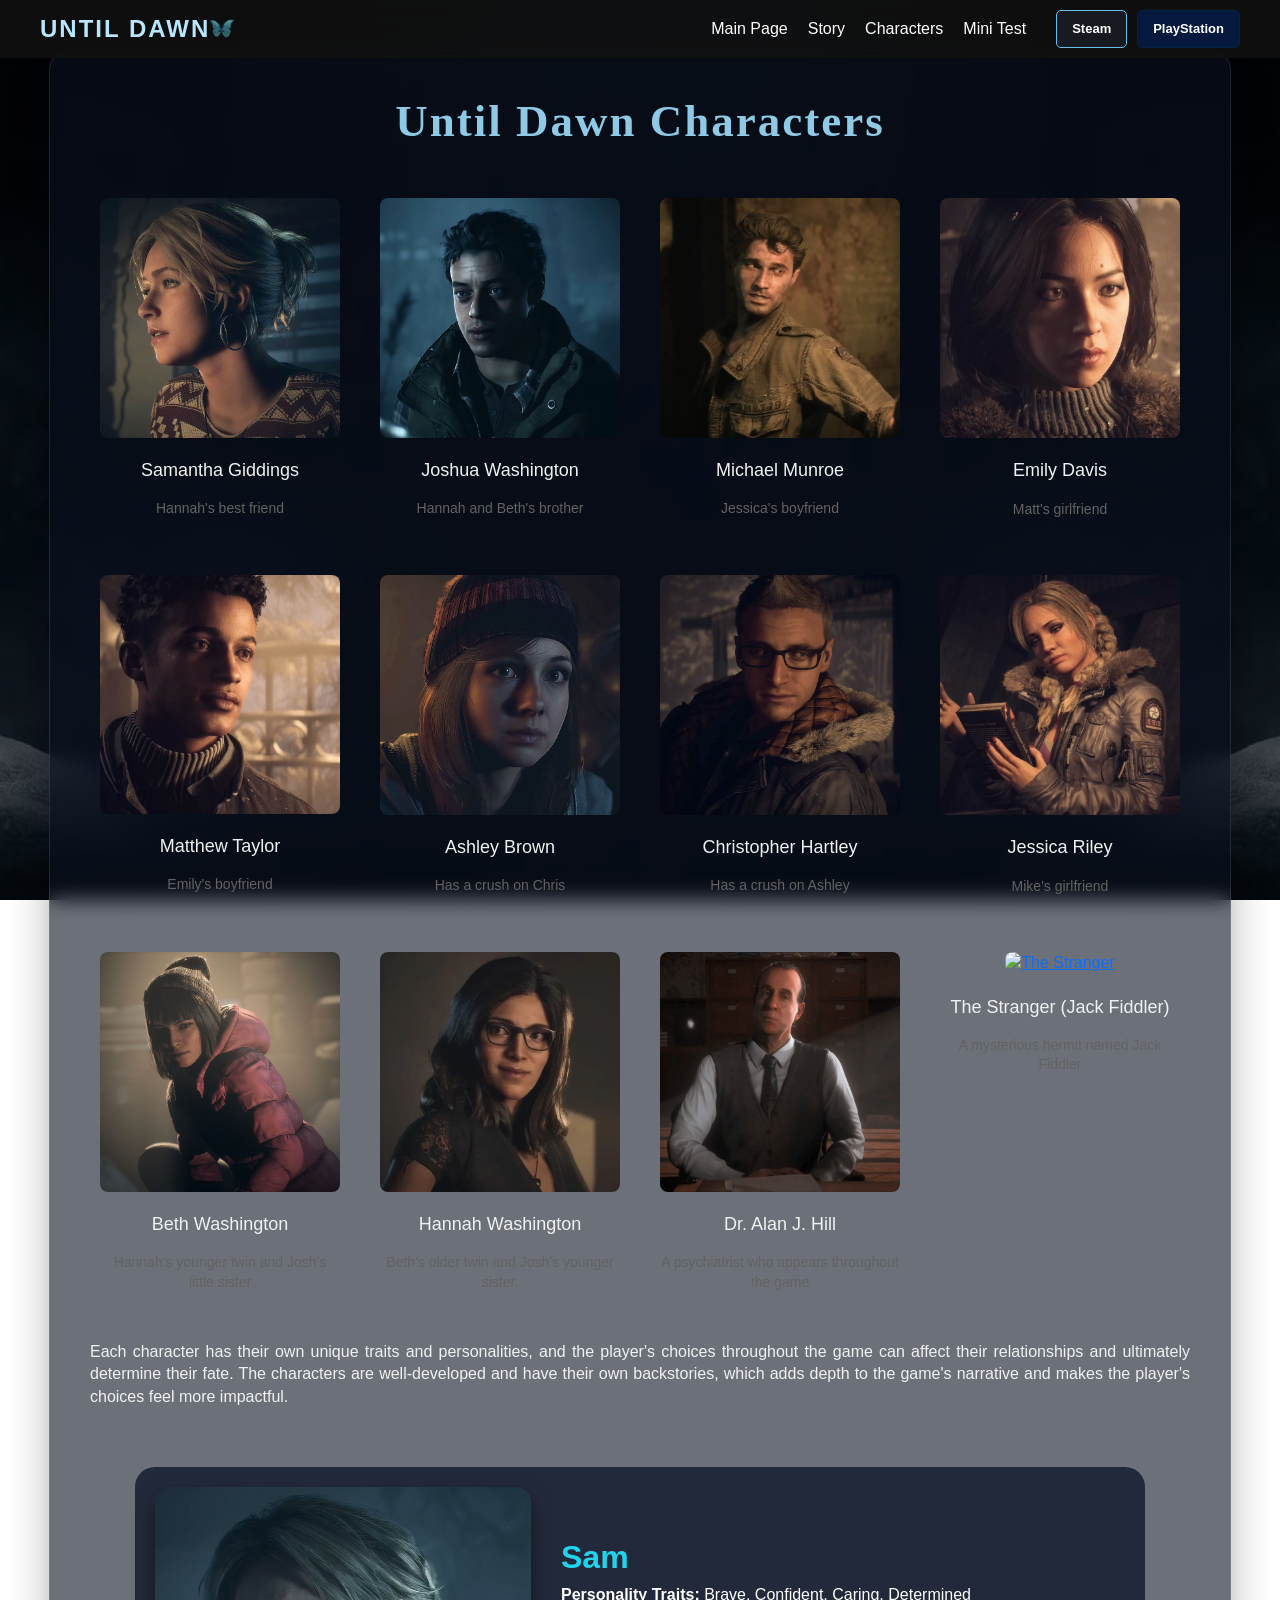
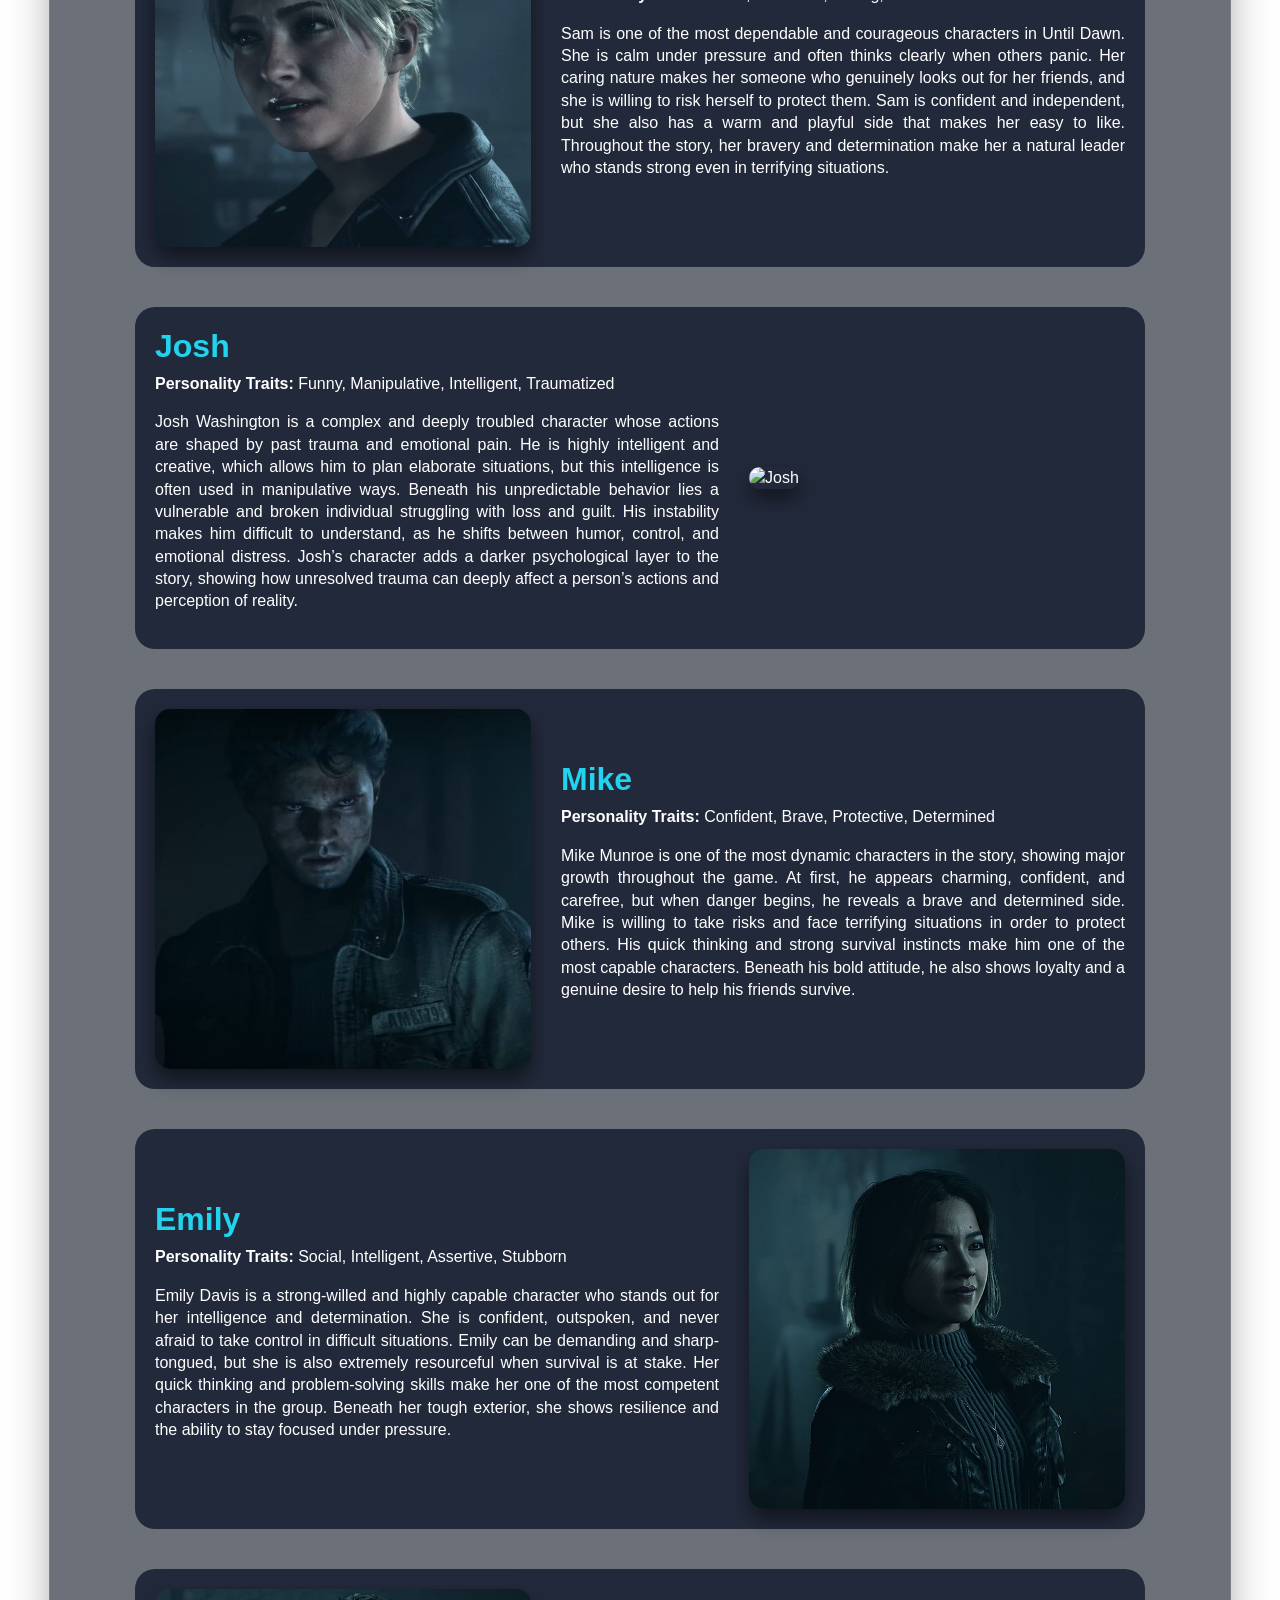
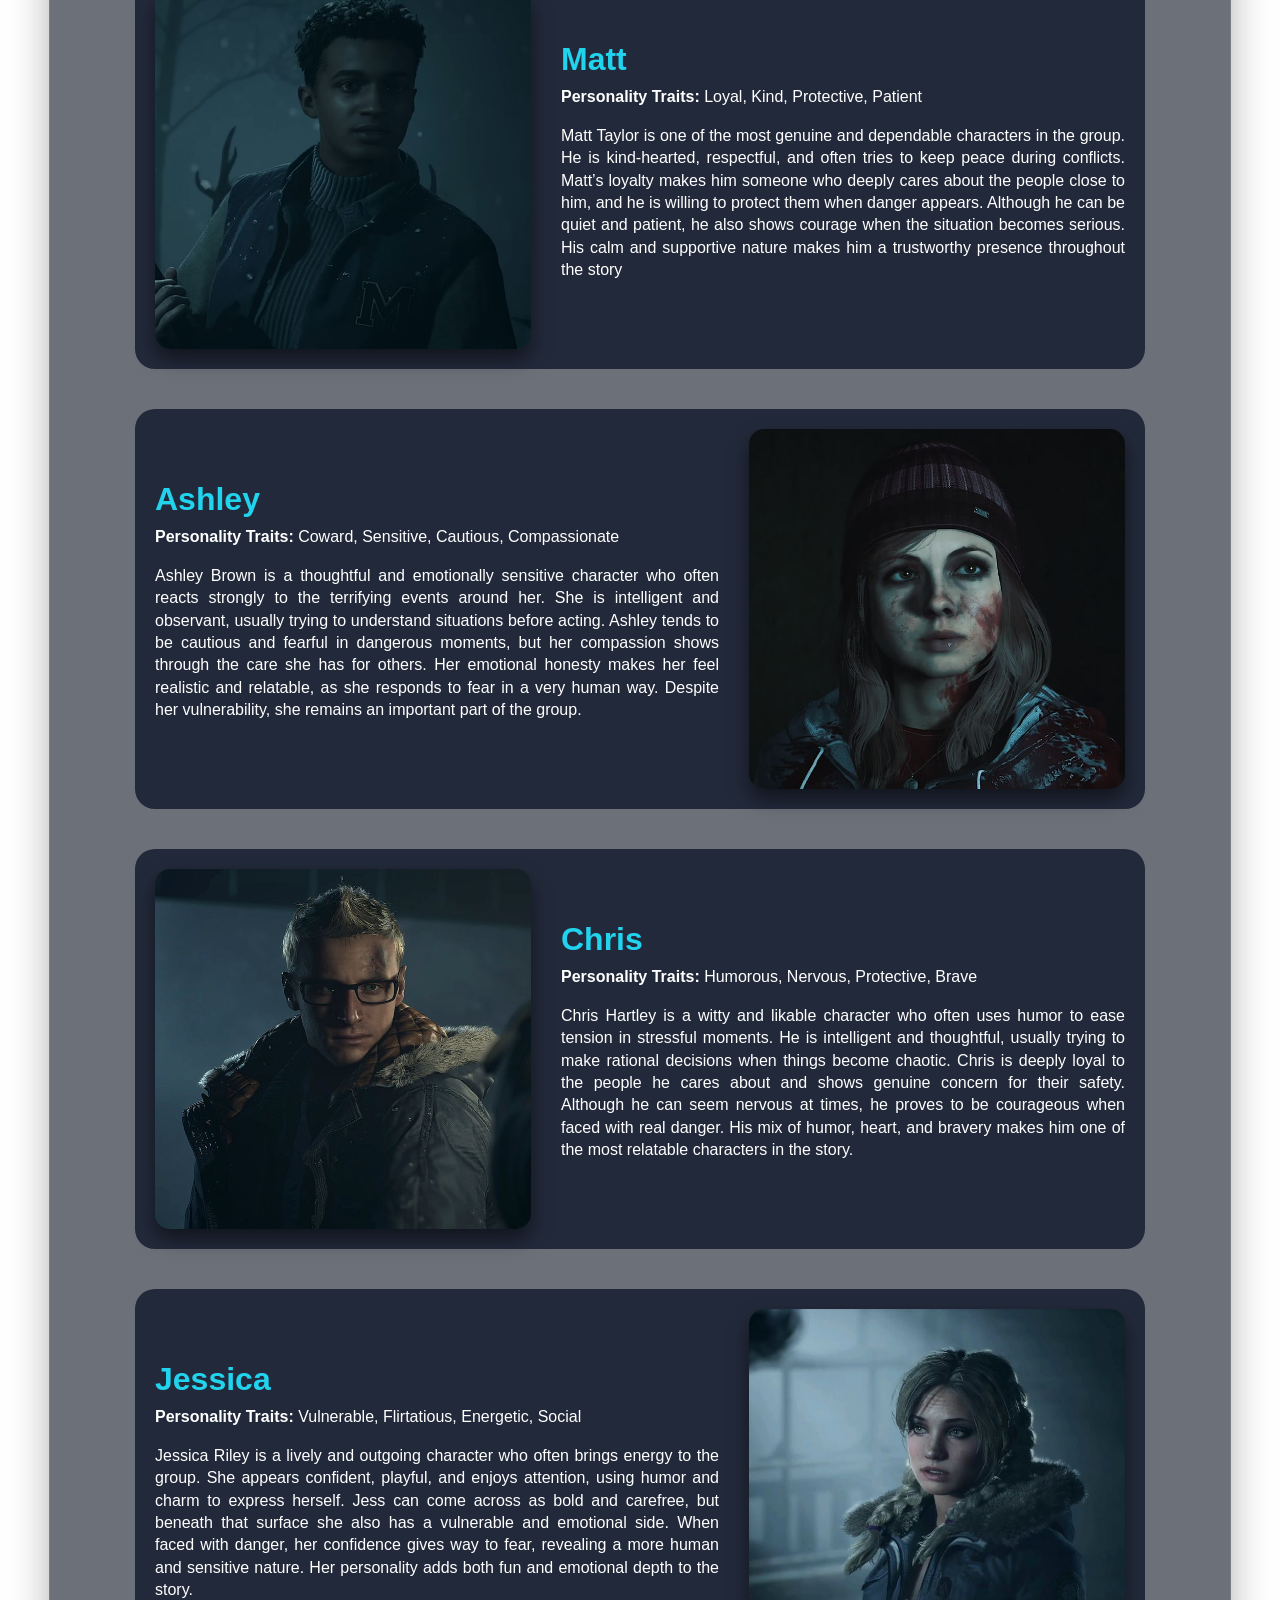
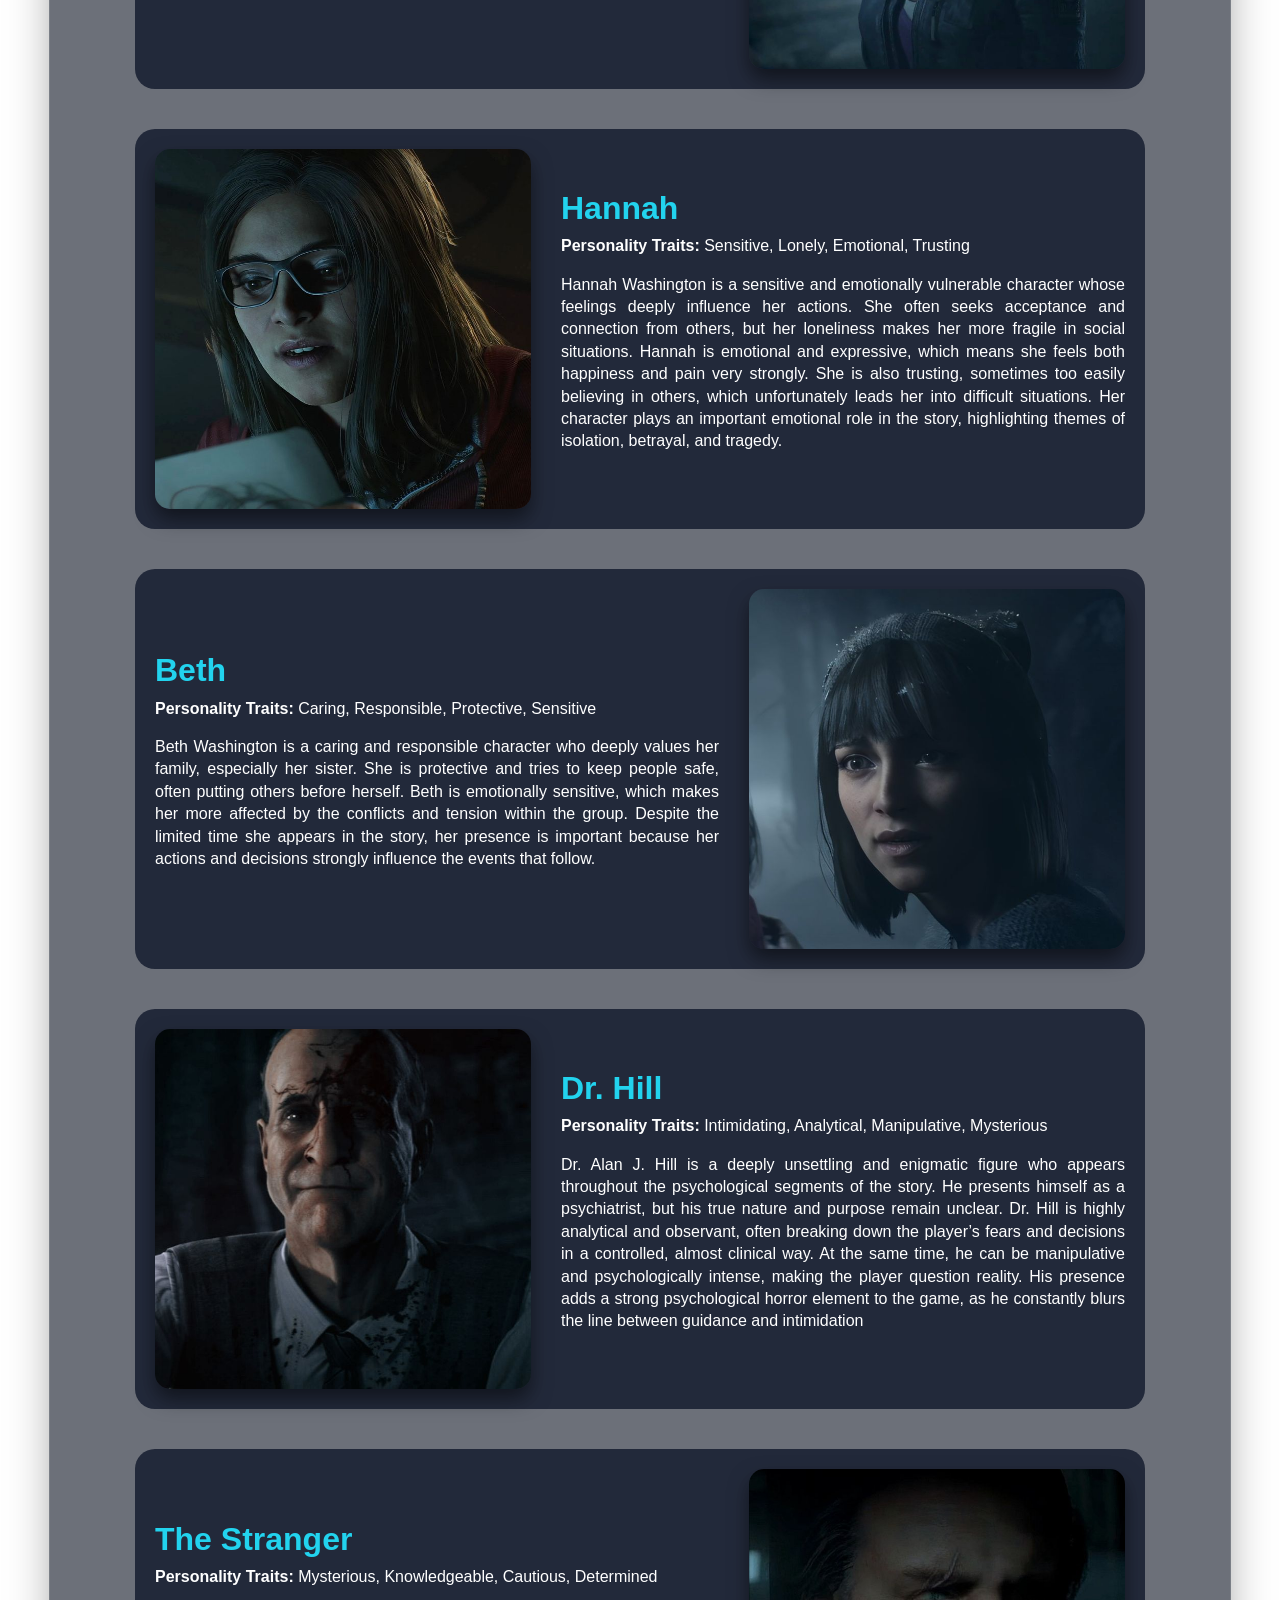
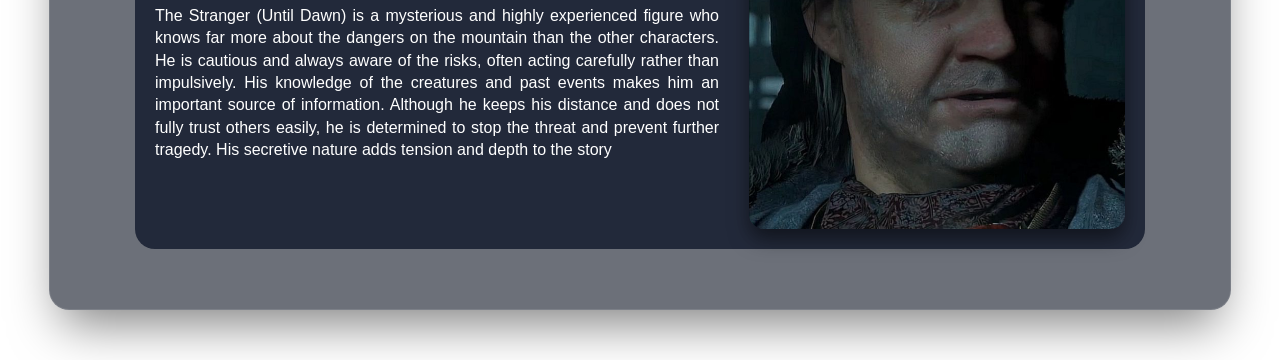
==== characters.html @ ed1f3e8b "update" ====
<!DOCTYPE html>
<html>
    <head>
        <meta charset="UTF-8">
        <meta name="viewport" content="width=device-width, initial-scale=1.0">
        <link href="https://cdn.jsdelivr.net/npm/bootstrap@5.3.3/dist/css/bootstrap.min.css" rel="stylesheet">
        <link rel="stylesheet" type="text/css" href="proje.css">
        <title>Until Dawn - Characters</title>
    </head>
    <body>
        <header class="navbar" id="main-nav">
        <div class="logo">UNTIL DAWN<img src="butterfly.png" alt="Butterfly" class="butterfly-icon"></div>
        <div class="nav-container">
            <nav>
                <ul>
                    <li><a href="index.html">Main Page</a></li>
                    <li><a href="story.html">Story</a></li>
                    <li><a href="characters.html">Characters</a></li>
                    <li><a href="minitest.html">Mini Test</a></li>
                </ul>
            </nav>
            
            <div class="store-buttons">
                <a href="https://store.steampowered.com/app/2172010/Until_Dawn/" target="_blank" class="btn steam">Steam</a>
                <a href="https://www.playstation.com/en-tr/games/until-dawn/" target="_blank" class="btn ps">PlayStation</a>
            </div>
        </div>
    </header>

        <div class="overlay"></div> 
        <div class="anabolum">
           <header>
                <h1 class="baslik">Until Dawn Characters</h1>
                <ul class="karakter-grid">
                    <li><a href="#sam">
                        <img src="sam.jpeg" alt="Sam" class="karakter-icon" width="150px">
                    </a><p style="font-size:18px; text-align: center;">Samantha Giddings</p><p style="font-size: 14px; color: #646262; text-align: center;">Hannah's best friend</p></li>
                    <li><a href="#josh">
                        <img src="josh.jpg" alt="Josh" class="karakter-icon" width="150px">
                    </a><p style="font-size:18px; text-align: center;">Joshua Washington</p><p style="font-size: 14px; color: #646262; text-align: center;">Hannah and Beth's brother</p></li>
                    <li><a href="#mike">
                        <img src="mike.jpeg" alt="Mike" class="karakter-icon" width="150px">
                    </a><p style="font-size:18px; text-align: center;">Michael Munroe</p><p style="font-size: 14px; color: #646262; text-align: center;">Jessica's boyfriend</p></li>
                    <li><a href="#emily">
                        <img src="emily.jpeg" alt="Emily" class="karakter-icon" width="150px">
                    </a><p style="font-size:18px; text-align: center;">Emily Davis</p><p style="font-size: 14px; color: #646262; text-align: center;">Matt's girlfriend</p></li>
                    <li><a href="#matt">
                        <img src="matt.jpeg" alt="Matt" class="karakter-icon" width="150px">
                    </a><p style="font-size:18px; text-align: center;">Matthew Taylor</p><p style="font-size: 14px; color: #646262; text-align: center;">Emily's boyfriend</p></li>
                    <li><a href="#ashley">
                        <img src="ashley.jpeg" alt="Ashley" class="karakter-icon" width="150px">
                    </a><p style="font-size:18px; text-align: center;">Ashley Brown</p><p style="font-size: 14px; color: #646262; text-align: center;">Has a crush on Chris</p></li>
                    <li><a href="#chris">
                        <img src="chris.jpeg" alt="Chris" class="karakter-icon" width="150px">
                    </a><p style="font-size:18px; text-align: center;">Christopher Hartley</p><p style="font-size: 14px; color: #646262; text-align: center;">Has a crush on Ashley</p></li>
                    <li><a href="#jessica">
                        <img src="jessica.jpeg" alt="Jessica" class="karakter-icon" width="150px">
                    </a><p style="font-size:18px; text-align: center;">Jessica Riley</p><p style="font-size: 14px; color: #646262; text-align: center;">Mike's girlfriend</p></li>
                    <li><a href="#betty">
                        <img src="betty.jpeg" alt="Betty" class="karakter-icon" width="150px">
                    </a><p style="font-size:18px; text-align: center;">Beth Washington</p><p style="font-size: 14px; color: #646262; text-align: center;">Hannah’s younger twin and Josh’s little sister</p></li>
                    <li><a href="#hannah">
                        <img src="hannah.jpeg" alt="Hannah" class="karakter-icon" width="150px">
                    </a><p style="font-size:18px; text-align: center;">Hannah Washington</p><p style="font-size: 14px; color: #646262; text-align: center;">Beth's older twin and Josh’s younger sister.</p></li>
                    <li><a href="#dr. hill">
                        <img src="Dr. Hill.jpeg" alt="Dr. Hill" class="karakter-icon" width="150px">
                    </a><p style="font-size:18px; text-align: center;">Dr. Alan J. Hill</p><p style="font-size: 14px; color: #646262; text-align: center;">A psychiatrist who appears throughout the game</p></li>
                    <li><a href="#stranger">
                        <img src="stranger.jpeg" alt="The Stranger" class="karakter-icon" width="150px">
                    </a><p style="font-size:18px; text-align: center;">The Stranger (Jack Fiddler)</p><p style="font-size: 14px; color: #646262; text-align: center;">A mysterious hermit named Jack Fiddler</p></li>
                </ul>

                <br>
                <p>Each character has their own unique traits and personalities, and the player's choices throughout the game can affect their relationships and ultimately determine their fate. The characters are well-developed and have their own backstories, which adds depth to the game's narrative and makes the player's choices feel more impactful.</p>
                <br>
            </header>

            <div class="karakter-listesi">
                <div class="karakter-karti" id="sam">
                    <div class="karakter-resim-alani">
                        <img src="samantha.jpg" alt="Sam">
                    </div>
                    <div class="karakter-bilgi-alani">
                        <h2>Sam</h2>
                        <p><strong>Personality Traits:</strong> Brave, Confident, Caring, Determined </p>
                        <p>Sam is one of the most dependable and courageous characters in Until Dawn. She is calm under pressure and often thinks clearly when others panic. Her caring nature makes her someone who genuinely looks out for her friends, and she is willing to risk herself to protect them. Sam is confident and independent, but she also has a warm and playful side that makes her easy to like. Throughout the story, her bravery and determination make her a natural leader who stands strong even in terrifying situations.</p>
                    </div>
                </div>

                <div class="karakter-karti" id="josh">
                    <div class="karakter-resim-alani">
                        <img src="josh washington.jpg" alt="Josh">
                    </div>
                    <div class="karakter-bilgi-alani">
                        <h2>Josh</h2>
                        <p><strong>Personality Traits:</strong> Funny, Manipulative, Intelligent, Traumatized</p>
                        <p>Josh Washington is a complex and deeply troubled character whose actions are shaped by past trauma and emotional pain. He is highly intelligent and creative, which allows him to plan elaborate situations, but this intelligence is often used in manipulative ways. Beneath his unpredictable behavior lies a vulnerable and broken individual struggling with loss and guilt. His instability makes him difficult to understand, as he shifts between humor, control, and emotional distress. Josh’s character adds a darker psychological layer to the story, showing how unresolved trauma can deeply affect a person’s actions and perception of reality.</p>
                    </div>
                </div>

                <div class="karakter-karti" id="mike">
                    <div class="karakter-resim-alani">
                        <img src="Mike Munroe.jpg" alt="Mike">
                    </div>
                    <div class="karakter-bilgi-alani">
                        <h2>Mike</h2>
                        <p><strong>Personality Traits:</strong> Confident, Brave, Protective, Determined</p>
                        <p>Mike Munroe is one of the most dynamic characters in the story, showing major growth throughout the game. At first, he appears charming, confident, and carefree, but when danger begins, he reveals a brave and determined side. Mike is willing to take risks and face terrifying situations in order to protect others. His quick thinking and strong survival instincts make him one of the most capable characters. Beneath his bold attitude, he also shows loyalty and a genuine desire to help his friends survive.</p>
                    </div>
                </div>

                <div class="karakter-karti" id="emily">
                    <div class="karakter-resim-alani">
                        <img src="emily davis.jpg" alt="Emily">
                    </div>
                    <div class="karakter-bilgi-alani">
                        <h2>Emily</h2>
                        <p><strong>Personality Traits:</strong> Social, Intelligent, Assertive, Stubborn</p>
                        <p> Emily Davis is a strong-willed and highly capable character who stands out for her intelligence and determination. She is confident, outspoken, and never afraid to take control in difficult situations. Emily can be demanding and sharp-tongued, but she is also extremely resourceful when survival is at stake. Her quick thinking and problem-solving skills make her one of the most competent characters in the group. Beneath her tough exterior, she shows resilience and the ability to stay focused under pressure.</p>
                    </div>
                </div>    

                <div class="karakter-karti" id="matt">
                    <div class="karakter-resim-alani">
                        <img src="matt taylor.jpg" alt="Matt">
                    </div>
                    <div class="karakter-bilgi-alani">
                        <h2>Matt</h2>
                        <p><strong>Personality Traits:</strong> Loyal, Kind, Protective, Patient</p>
                        <p>Matt Taylor is one of the most genuine and dependable characters in the group. He is kind-hearted, respectful, and often tries to keep peace during conflicts. Matt’s loyalty makes him someone who deeply cares about the people close to him, and he is willing to protect them when danger appears. Although he can be quiet and patient, he also shows courage when the situation becomes serious. His calm and supportive nature makes him a trustworthy presence throughout the story</p>
                    </div>
                </div>
                
                <div class="karakter-karti" id="ashley">
                    <div class="karakter-resim-alani">
                        <img src="Ashley brown.jpg" alt="Ashley">
                    </div>
                    <div class="karakter-bilgi-alani">
                        <h2>Ashley</h2>
                        <p><strong>Personality Traits:</strong> Coward, Sensitive, Cautious, Compassionate </p>
                        <p>Ashley Brown is a thoughtful and emotionally sensitive character who often reacts strongly to the terrifying events around her. She is intelligent and observant, usually trying to understand situations before acting. Ashley tends to be cautious and fearful in dangerous moments, but her compassion shows through the care she has for others. Her emotional honesty makes her feel realistic and relatable, as she responds to fear in a very human way. Despite her vulnerability, she remains an important part of the group.</p>
                    </div>
                </div>

                <div class="karakter-karti" id="chris">
                    <div class="karakter-resim-alani">
                        <img src="chris hartley.jpg" alt="Chris">
                    </div>
                    <div class="karakter-bilgi-alani">
                        <h2>Chris</h2>
                        <p><strong>Personality Traits:</strong> Humorous, Nervous, Protective, Brave </p>
                        <p> Chris Hartley is a witty and likable character who often uses humor to ease tension in stressful moments. He is intelligent and thoughtful, usually trying to make rational decisions when things become chaotic. Chris is deeply loyal to the people he cares about and shows genuine concern for their safety. Although he can seem nervous at times, he proves to be courageous when faced with real danger. His mix of humor, heart, and bravery makes him one of the most relatable characters in the story.</p>
                    </div>
                </div>
                
                <div class="karakter-karti" id="jessica">
                    <div class="karakter-resim-alani">
                        <img src="Jessica Riley.jpg" alt="Jessica">
                    </div>
                    <div class="karakter-bilgi-alani">
                        <h2>Jessica</h2>
                        <p><strong>Personality Traits:</strong> Vulnerable, Flirtatious, Energetic, Social</p>
                        <p>Jessica Riley is a lively and outgoing character who often brings energy to the group. She appears confident, playful, and enjoys attention, using humor and charm to express herself. Jess can come across as bold and carefree, but beneath that surface she also has a vulnerable and emotional side. When faced with danger, her confidence gives way to fear, revealing a more human and sensitive nature. Her personality adds both fun and emotional depth to the story.</p>
                    </div>
                </div>
                <div class="karakter-karti" id="hannah">
                    <div class="karakter-resim-alani">
                        <img src="hannah washington.jpg" alt="Hannah">
                    </div>
                    <div class="karakter-bilgi-alani">
                        <h2>Hannah</h2>
                        <p><strong>Personality Traits:</strong> Sensitive, Lonely, Emotional, Trusting</p>
                        <p>Hannah Washington is a sensitive and emotionally vulnerable character whose feelings deeply influence her actions. She often seeks acceptance and connection from others, but her loneliness makes her more fragile in social situations. Hannah is emotional and expressive, which means she feels both happiness and pain very strongly. She is also trusting, sometimes too easily believing in others, which unfortunately leads her into difficult situations. Her character plays an important emotional role in the story, highlighting themes of isolation, betrayal, and tragedy.</p>
                    </div>
                </div>
<div class="karakter-karti" id="betty">
                    <div class="karakter-resim-alani">
                        <img src="Beth Washington.jpg" alt="Beth">
                    </div>
                    <div class="karakter-bilgi-alani">
                        <h2>Beth</h2>
                        <p><strong>Personality Traits:</strong> Caring, Responsible, Protective, Sensitive</p>
                        <p>Beth Washington is a caring and responsible character who deeply values her family, especially her sister. She is protective and tries to keep people safe, often putting others before herself. Beth is emotionally sensitive, which makes her more affected by the conflicts and tension within the group. Despite the limited time she appears in the story, her presence is important because her actions and decisions strongly influence the events that follow.</p>
                    </div>
                </div>
<div class="karakter-karti" id="dr. hill">
                    <div class="karakter-resim-alani">
                        <img src="dr hill.jpg" alt="Dr. Hill">
                    </div>
                    <div class="karakter-bilgi-alani">
                        <h2>Dr. Hill</h2>
                        <p><strong>Personality Traits:</strong> Intimidating, Analytical, Manipulative, Mysterious</p>
                        <p>Dr. Alan J. Hill is a deeply unsettling and enigmatic figure who appears throughout the psychological segments of the story. He presents himself as a psychiatrist, but his true nature and purpose remain unclear. Dr. Hill is highly analytical and observant, often breaking down the player’s fears and decisions in a controlled, almost clinical way. At the same time, he can be manipulative and psychologically intense, making the player question reality. His presence adds a strong psychological horror element to the game, as he constantly blurs the line between guidance and intimidation</p>
                    </div>
                </div>
<div class="karakter-karti" id="stranger">
                    <div class="karakter-resim-alani">
                        <img src="stranger.jpg" alt="The Stranger">
                    </div>
                    <div class="karakter-bilgi-alani">
                        <h2>The Stranger</h2>
                        <p><strong>Personality Traits:</strong> Mysterious, Knowledgeable, Cautious, Determined</p>
                        <p> The Stranger (Until Dawn) is a mysterious and highly experienced figure who knows far more about the dangers on the mountain than the other characters. He is cautious and always aware of the risks, often acting carefully rather than impulsively. His knowledge of the creatures and past events makes him an important source of information. Although he keeps his distance and does not fully trust others easily, he is determined to stop the threat and prevent further tragedy. His secretive nature adds tension and depth to the story</p>
                    </div>
                </div>

            </div>
        </div>
    </body>
</html>
---- proje.css ----
body {
    background-image: url("until dawn arka plan.jpeg");
    background-attachment: fixed;
    background-size: cover;
    background-position: center;
    background-repeat: no-repeat;
    margin: 0;
    min-height: 100vh;
    display: flex;
    justify-content: center;
    align-items: center;
    font-family: 'Segoe UI', Tahoma, Geneva, Verdana, sans-serif;
    line-height: 1.4;
    overflow-x: hidden;
}

p{
    text-align: justify;
}

h2{
    font-weight: 700;
}

.navbar {
    position: fixed;
    top: 0;
    width: 100%;
    display: flex;
    justify-content: space-between;
    align-items: center;
    flex-wrap: wrap;
    padding: 10px 40px;
    background-color: rgba(18, 18, 18, 0.8); 
    backdrop-filter: blur(10px); 
    color: white;
    z-index: 1000;
    transition: all 0.4s ease;
    box-sizing: border-box;
}

.logo {
    font-size: 24px;
    font-weight: bold;
    letter-spacing: 2px;
    color: #BAE6FD; 
}

.butterfly-icon {
    width: 24px;
    height: auto;
    vertical-align: middle;
    margin-bottom: 4px; 
    transition: transform 0.3s ease;
}

.nav-container {
    display: flex;
    align-items: center;
    gap: 30px;
}

nav ul {
    list-style: none;
    display: flex;
    gap: 20px;
    padding: 0;
    margin: 0;
}

nav ul li a {
    color: white;
    text-decoration: none;
    font-weight: 500;
    transition: 0.3s;
}

nav ul li a:hover {
    color: #588aa4;
}

.store-buttons {
    display: flex;
    gap: 10px;
}

.btn {
    padding: 8px 15px;
    border-radius: 5px;
    text-decoration: none;
    color: white;
    font-size: 13px;
    font-weight: bold;
    transition: transform 0.3s ease;
}

.btn:hover {
    transform: scale(1.1); 
}

.steam { background-color: #171a21; border: 1px solid #66c0f4; }
.ps { background-color: #031b46da; border: 1px solid #02233f; }

.overlay {
    position: fixed;
    top: 0;
    left: 0;
    width: 100%;
    height: 100%;
    background: rgba(0, 0, 0, 0.6);
    z-index: -1;
}

.anabolum {
    width: 90%;
    max-width: 1100px;
    padding: 40px;
    box-sizing: content-box; /**/
    background: rgba(10, 18, 32, 0.6); 
    backdrop-filter: blur(10px);
    border: 1px solid rgba(255, 255, 255, 0.1);
    border-radius: 20px;
    box-shadow: 0 25px 50px -12px rgba(0, 0, 0, 0.5);
    color: #f1f1f1;
    align-self: flex-start;
    margin-top: 50px; 
    margin-bottom: 50px;
}

.altanabolum {
    width: 100%;
    max-width: 1100px;
    padding: 40px;
    background: rgba(14, 24, 40, 0.5);
    backdrop-filter: blur(10px); 
    border: 1px solid rgba(255, 255, 255, 0.1);
    border-radius: 20px;
    box-shadow: 0 25px 50px -12px rgba(0, 0, 0, 0.5);
    color: #f1f1f1;
    margin-top: 30px;
    display: grid;
    grid-template-columns: 1fr 1fr; 
    gap: 0;
}

.altanabolum ul {
    padding-left: 18px;   
    margin-top: 10;
    text-align: left;
    margin-bottom: 6px;
}

.altanasagbolum{
    padding-left: 20px;
}

.ust-kisim {
    text-align: center;
    margin-bottom: 50px;
}

.icerik {
    display: flex;
    flex-direction: row;
    gap: 40px;
    align-items: center;
    justify-content: space-between;
}

.baslik {
    text-align: center;
    font-size: 45px;
    font-weight: 700;
    color: #8ecae6;
    font-family: 'Georgia', serif;
    letter-spacing: 2px;
    margin-top: 3px;
    margin-bottom: 40px;

}

.yazi {
    width: 50%;
}

.yazi p {
    font-size: 18px;
    color: #cbd5e1;
    line-height: 1.6;
}

.video {
    width: 50%;
    border-radius: 15px;
    overflow: hidden; 
    box-shadow: 0 10px 30px rgba(0, 0, 0, 0.5);
}

.video iframe {
    width: 100%;
    height: 315px;
    pointer-events: none; 
    transform: scale(1.2);
}

.hikaye p {
    font-size: 18px;
    color: #cbd5e1;
    line-height: 1.6;
    max-width: 900px;
    margin: 0 auto;
}

.kart-konteynir {
    display: grid;
    grid-template-columns: repeat(auto-fit, minmax(250px, 1fr));
    gap: 20px;
    margin-top: 30px;
}

.kart {
    text-decoration: none;
    color: inherit;
    background: rgba(255, 255, 255, 0.05);
    border: none;
    border-radius: 15px;
    transition: all 0.3s ease;
    overflow: hidden;
    display: flex;
    align-items: flex-end;
    height: 200px;
    padding: 20px;
}

.kart-hikaye {
    background-image: linear-gradient(rgba(15, 23, 42, 0.65), rgba(15, 23, 42, 0.65)), url('story image.jpeg');
    background-size: cover;
    background-position: center; 
    background-repeat: no-repeat; 
}

.kart-karakterler {
    background-image: linear-gradient(rgba(15, 23, 42, 0.7),rgba(15, 23, 42, 0.7)), url('characters.jpeg');
    background-size: cover; 
    background-position: center; 
    background-repeat: no-repeat;
}

.kart-mini-test {
    background-image: linear-gradient(rgba(15, 23, 42, 0.6), rgba(15, 23, 42, 0.6)), url('untildawnbutterfly.jpg');
    background-size: cover; 
    background-position: center; 
    background-repeat: no-repeat; 
}

.kart:hover {
    background: rgba(255, 255, 255, 0.15);
    transform: translateY(-10px);
    border-color: #3b82f6;
    box-shadow: 0 10px 20px rgba(0, 0, 0, 0.4);
}

.kart h3 {
    font-weight: 700;
    margin: 0 0 5px 0;
    font-size: 22px;
    color: #60a5fa;
}

.kart p {
    margin: 0;
    font-size: 14px;
    color: #94a3b8;
}

.karakter-listesi {
    max-width: 1050px;
    margin: 0 auto;
    display: flex;
    flex-direction: column;
    gap: 40px;
    padding: 20px;
}

.karakter-karti {
    max-width: 1050px;
    display: flex; 
    align-items: center;
    gap: 30px;
    background: rgba(15, 23, 42, 0.8);
    padding: 20px;
    border-radius: 20px;
    color: white;
    scroll-margin-top: 150px;
    scroll-behavior: smooth;
}

.karakter-karti:nth-child(even) {
    flex-direction: row-reverse; 
}

.karakter-resim-alani {
    width: 40%; 
}

.karakter-resim-alani img {
    flex-shrink: 0;
    width: 100%; 
    height:360px;
    border-radius: 15px; 
    box-shadow: 0 10px 20px rgba(0, 0, 0, 0.5); 
}

.karakter-bilgi-alani {
    width: 60%;
}

.karakter-bilgi-alani h2 {
    color: #22D3EE;
    font-size: 32px;
    margin-top: 0;
}

.karakter-grid {
    display: grid;
    grid-template-columns: repeat(4, 1fr);
    gap: 20px;
    list-style: none;
    padding: 0;
    margin: 0;
}

.karakter-grid li {
    padding: 10px;
    text-align: center;
    border-radius: 8px;
}

.karakter-grid img {
    margin-bottom: 20px;
    width: 100%;
    height: auto;
    border-radius: 8px;
}

.story{
  width:100%;
  display:flex;
  align-items:flex-start;
  gap:50px;
  margin-bottom:40px;
}

.story p{
    text-align: justify;
    width:70%;
    margin:0;
    line-height:1.6;
}

.story img{
    width:25%;
    height:auto;
    display:block;
}

.question-block {
    margin-bottom: 30px;
    padding-bottom: 20px;
    border-bottom: 1px solid #444;
}

.question-text {
    font-size: 20px;
    font-weight: 700;
    color: #cbd5e1;
    margin-bottom: 15px;
}

.answer-label {
    display: block;
    background-color: #222;
    color: white;
    padding: 12px;
    margin: 8px 0;
    border-radius: 5px;
    cursor: pointer;
    border: 1px solid transparent;
    transition: 0.2s;
}

.answer-label input[type="radio"] {
    display: none; 
}

.answer-label:has(input[type="radio"]:checked) {
    background-color: #005f5f;
    border: 1px solid rgb(150, 200, 220);
}

#character-description {
    display: flex;
    gap: 25px;
    align-items: center;
    margin-top: 15px;
}

#character-image {
    width: 250px;
    border-radius: 15px;
}

#character-info {
    flex: 1;
    text-align: left;
}

.test-icerik {
    display: flex;
    flex-direction: column;
    align-items: center;
    gap: 20px;
    text-align: center;
}
.test-icerik img {
    width: 100%;
    max-width: 600px;   
    border-radius: 10px;
}
.quiz-text{
    width: 60%;
    text-align: center;
    font-family: Arial, sans-serif;
    font-size: large;

}

@media (max-width: 992px) {

    .baslik {
        font-size: 34px;
    }

    .icerik {
        flex-direction: column;
        gap: 20px;
    }

    .yazi, .video {
        width: 100%;
    }

    .yazi p {
        font-size: 16px;
    }


    .video iframe {
        height: 200px;
    }

    .altanabolum {
        grid-template-columns: 1fr !important;
        padding: 20px;
        gap: 15px;
    }

    .altanasolbolum,
    .altanasagbolum {
        padding: 0;
    }

    .altanabolum ul {
        font-size: 14px;
        line-height: 1.6;
    }

    .altanabolum p {
        font-size: 16px;
        text-align: center;
    }

     .kart-konteynir {
        grid-template-columns: 1fr;
    }

    .karakter-grid {
        grid-template-columns: repeat(2, 1fr);
    }

    .test-icerik {
        gap: 15px;
    }

    .quiz-text {
        width: 80%;
    }

    #character-image {
        width: 250px;
    }

     #character-description {
        display: flex;
        flex-direction: row;
        gap: 20px;
        align-items: center;
    }

    #character-info {
        text-align: left;
    }
}
    
@media (max-width: 768px) {

    body {
        background-image: none !important;
        background-color: #0a1220;
        align-items: flex-start;
    }

    .navbar {
        flex-direction: column;
        align-items: center;
        padding: 10px 15px;
        gap: 10px;
    }

    .nav-container {
        flex-direction: column;
        align-items: center;
        gap: 10px;
        width: 100%;
    }

    nav ul {
        flex-direction: row;
        flex-wrap: wrap;
        justify-content: center;
        gap: 10px;
    }

    .store-buttons {
        justify-content: center;
    }

    .anabolum {
        margin-top: 120px;
        padding: 20px;
    }

    .baslik {
        font-size: 24px;
        line-height: 1.3;
        text-align: center;
        letter-spacing: 1px;
    }

    .icerik {
        flex-direction: column;
        gap: 20px;
    }

    .yazi, .video {
        width: 100%;
    }

    .yazi p {
        font-size: 16px;
    }

    .video iframe {
        height: 200px;
    }

    .kart-konteynir {
        grid-template-columns: 1fr;
    }

    .altanabolum {
        grid-template-columns: 1fr !important;
        padding: 20px;
        gap: 15px;
    }

    .altanasolbolum,
    .altanasagbolum {
        padding: 0;
    }

    .altanabolum ul {
        font-size: 14px;
        line-height: 1.6;
    }

    .altanabolum p {
        font-size: 16px;
        text-align: center;
    }

    .story {
        flex-direction: column;
        align-items: center;
        gap: 15px;
    }

    .story img {
        width: 100%;
        height: auto;
        border-radius: 10px;
    }

    .story p {
        width: 100%;
        text-align: justify;
        font-size: 15px;
    }

    .karakter-grid {
        grid-template-columns: repeat(3, 1fr) !important;
        gap: 10px;
    }

    .karakter-grid img {
        width: 100%;
    }

    .karakter-karti {
        flex-direction: column !important;
        align-items: center;
        text-align: center;
        gap: 15px;
    }

    .karakter-resim-alani {
        width: 100% !important;
    }

    .karakter-resim-alani img {
        width: 100%;
        height: auto !important;
        max-height: 300px;
    }

    .karakter-bilgi-alani {
        width: 100% !important;
    }

    .karakter-bilgi-alani h2 {
        font-size: 24px;
    }

    .quiz-text {
        width: 100%;
        font-size: 15px;
    }

    .test-icerik {
        flex-direction: column;
        align-items: center;
    }

    .orta-resim img {
        width: 100%;
        max-width: 350px;
        height: auto;
        border-radius: 10px;
    }

    .question-text {
        font-size: 18px;
    }

    .answer-label {
        font-size: 14px;
        padding: 10px;
    }

    #character-description {
        display: flex;
        flex-direction: column;
        align-items: center;
        gap: 15px;
    }

    #character-image {
        width: 180px !important;
        height: auto;
    }

    #character-info {
        font-size: 15px;
        text-align: justify;
    }

    #result-container {
        padding: 15px;
        text-align: center;
    }

    #result-container h2,
    #result-container h3 {
        font-size: 20px;
        text-align: center;
    }

}
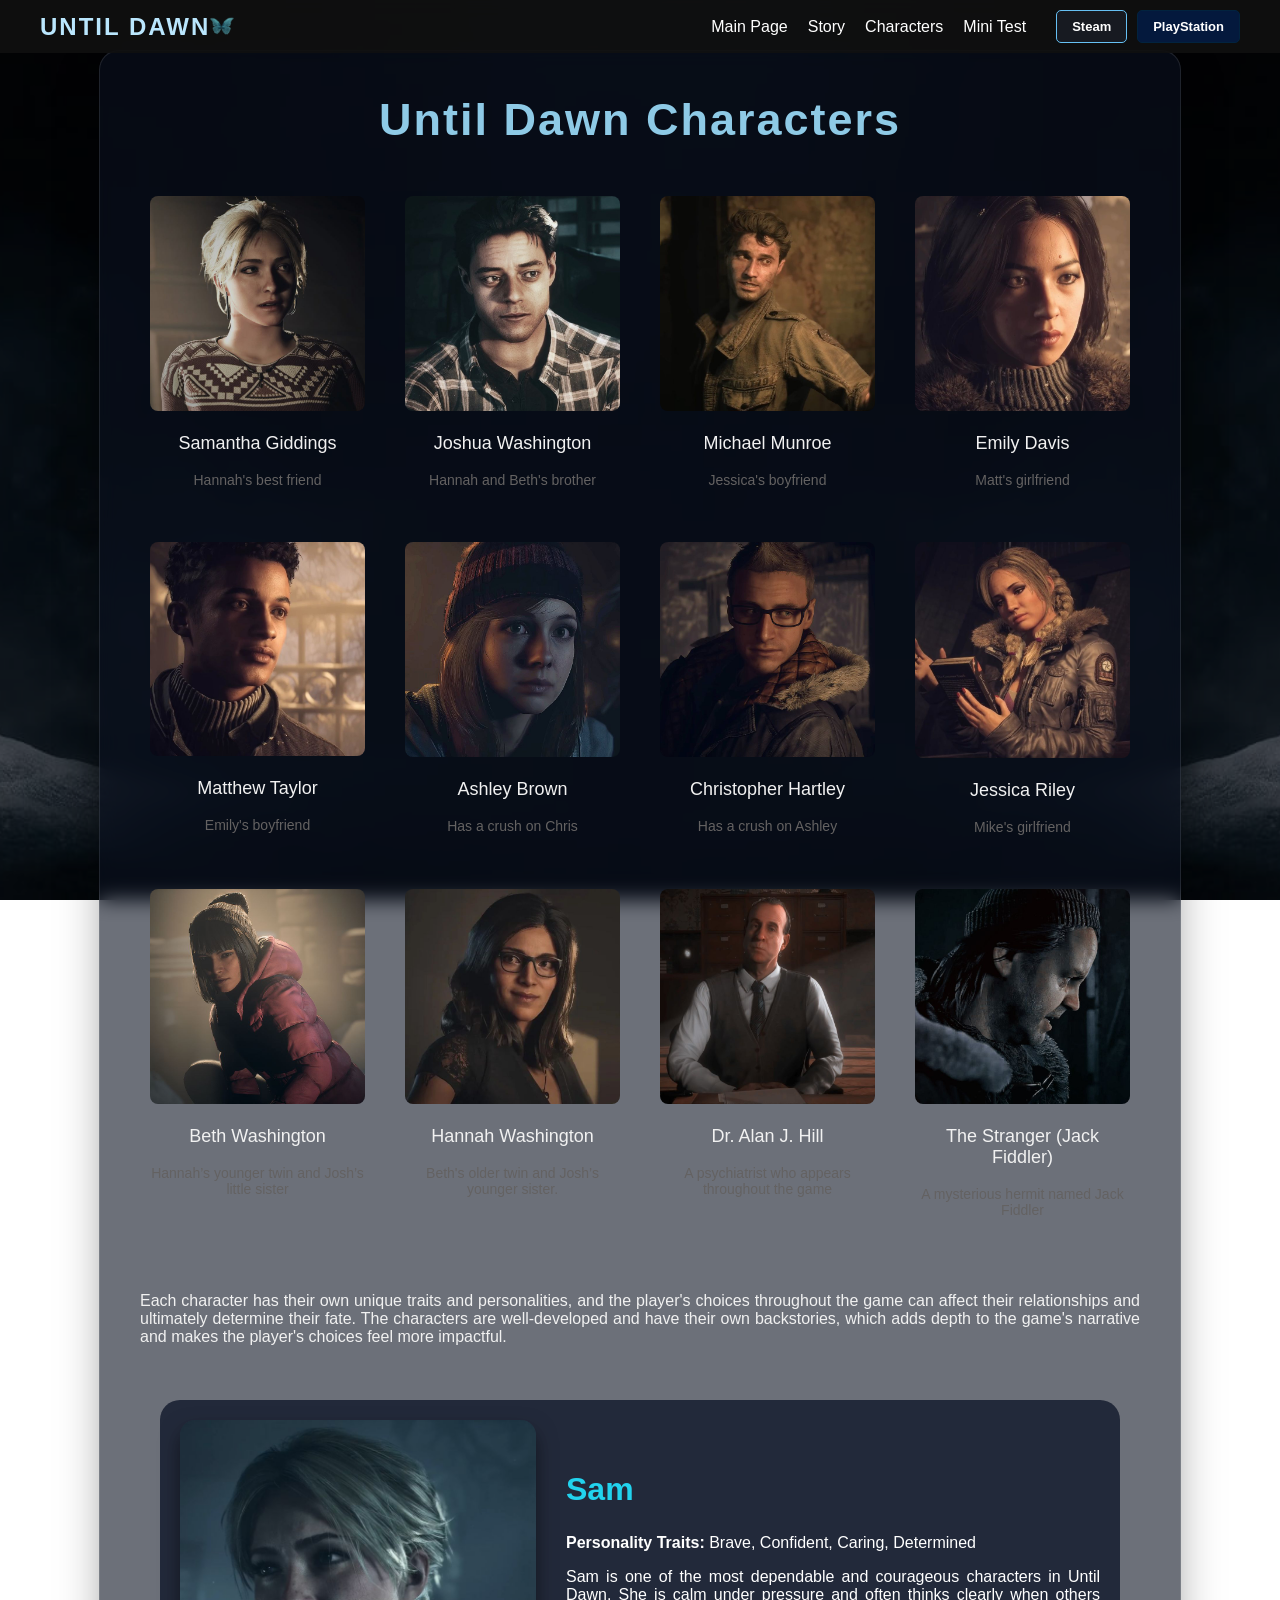
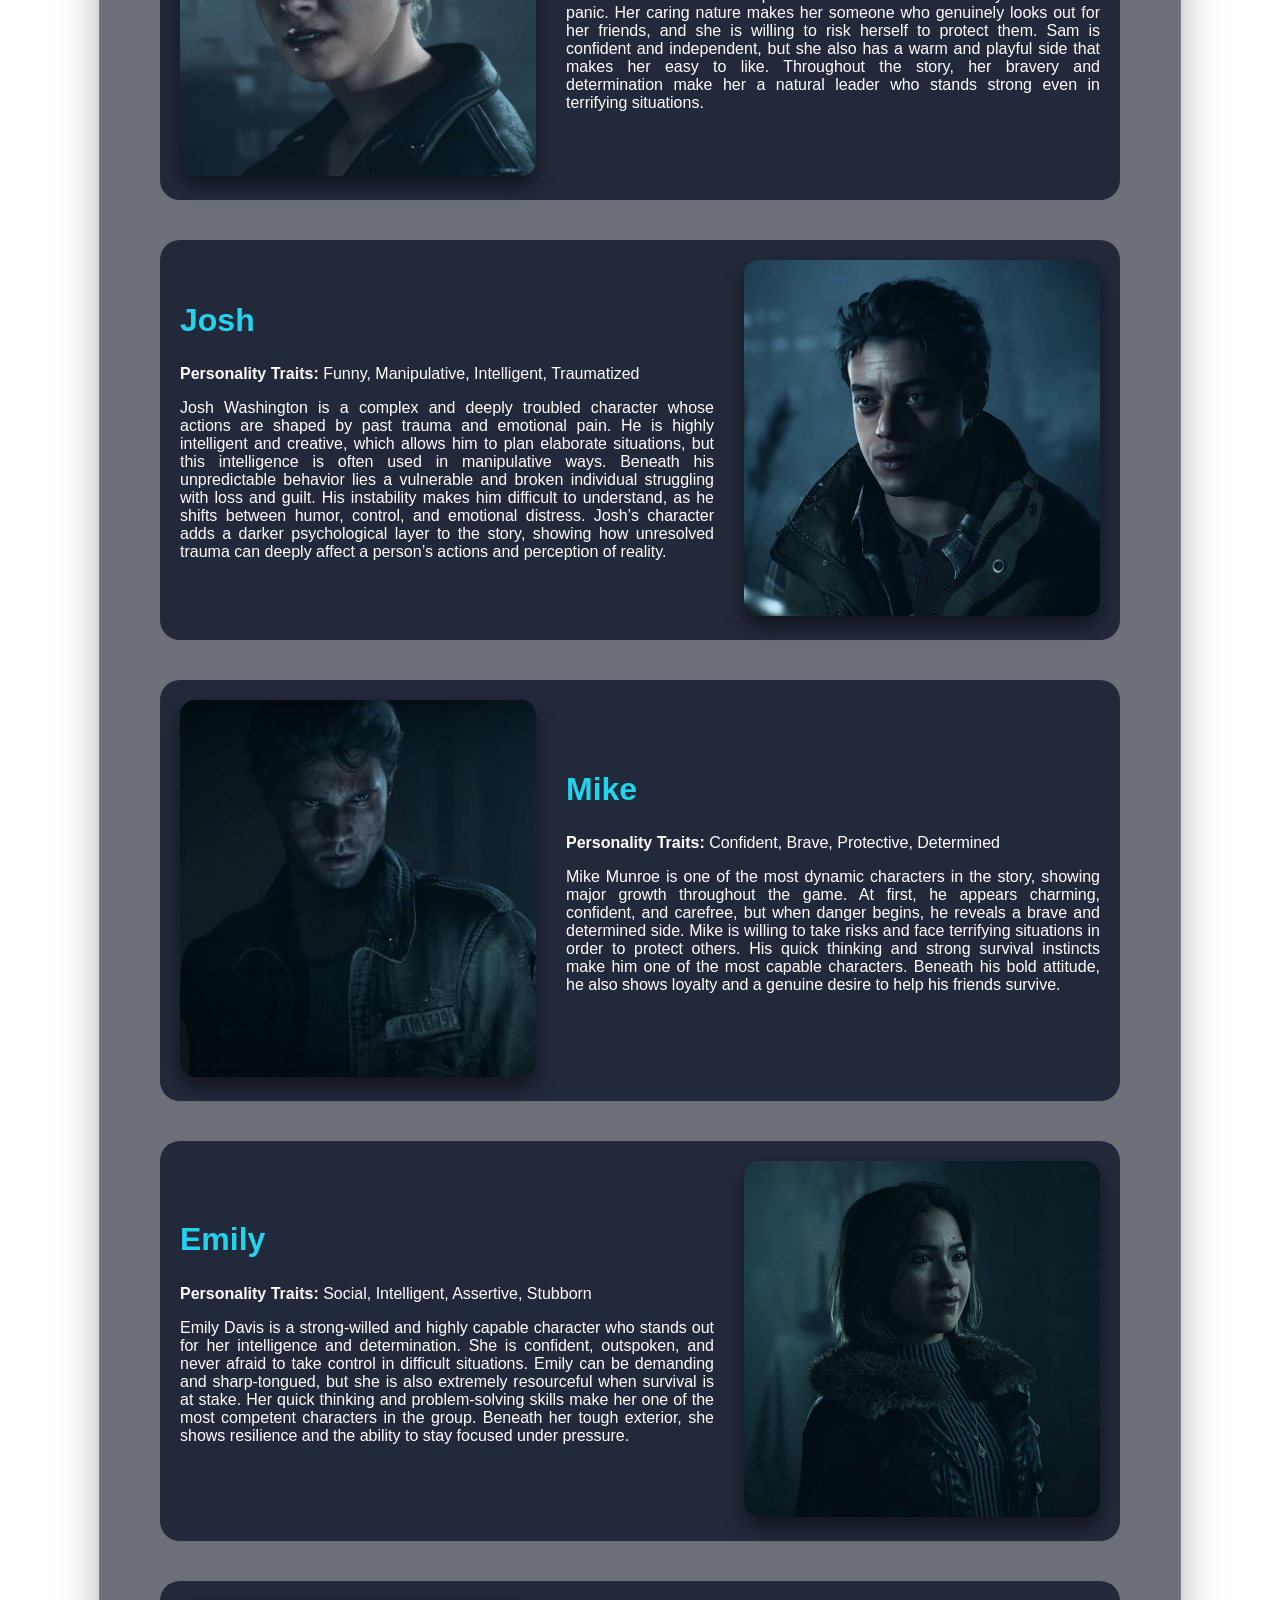
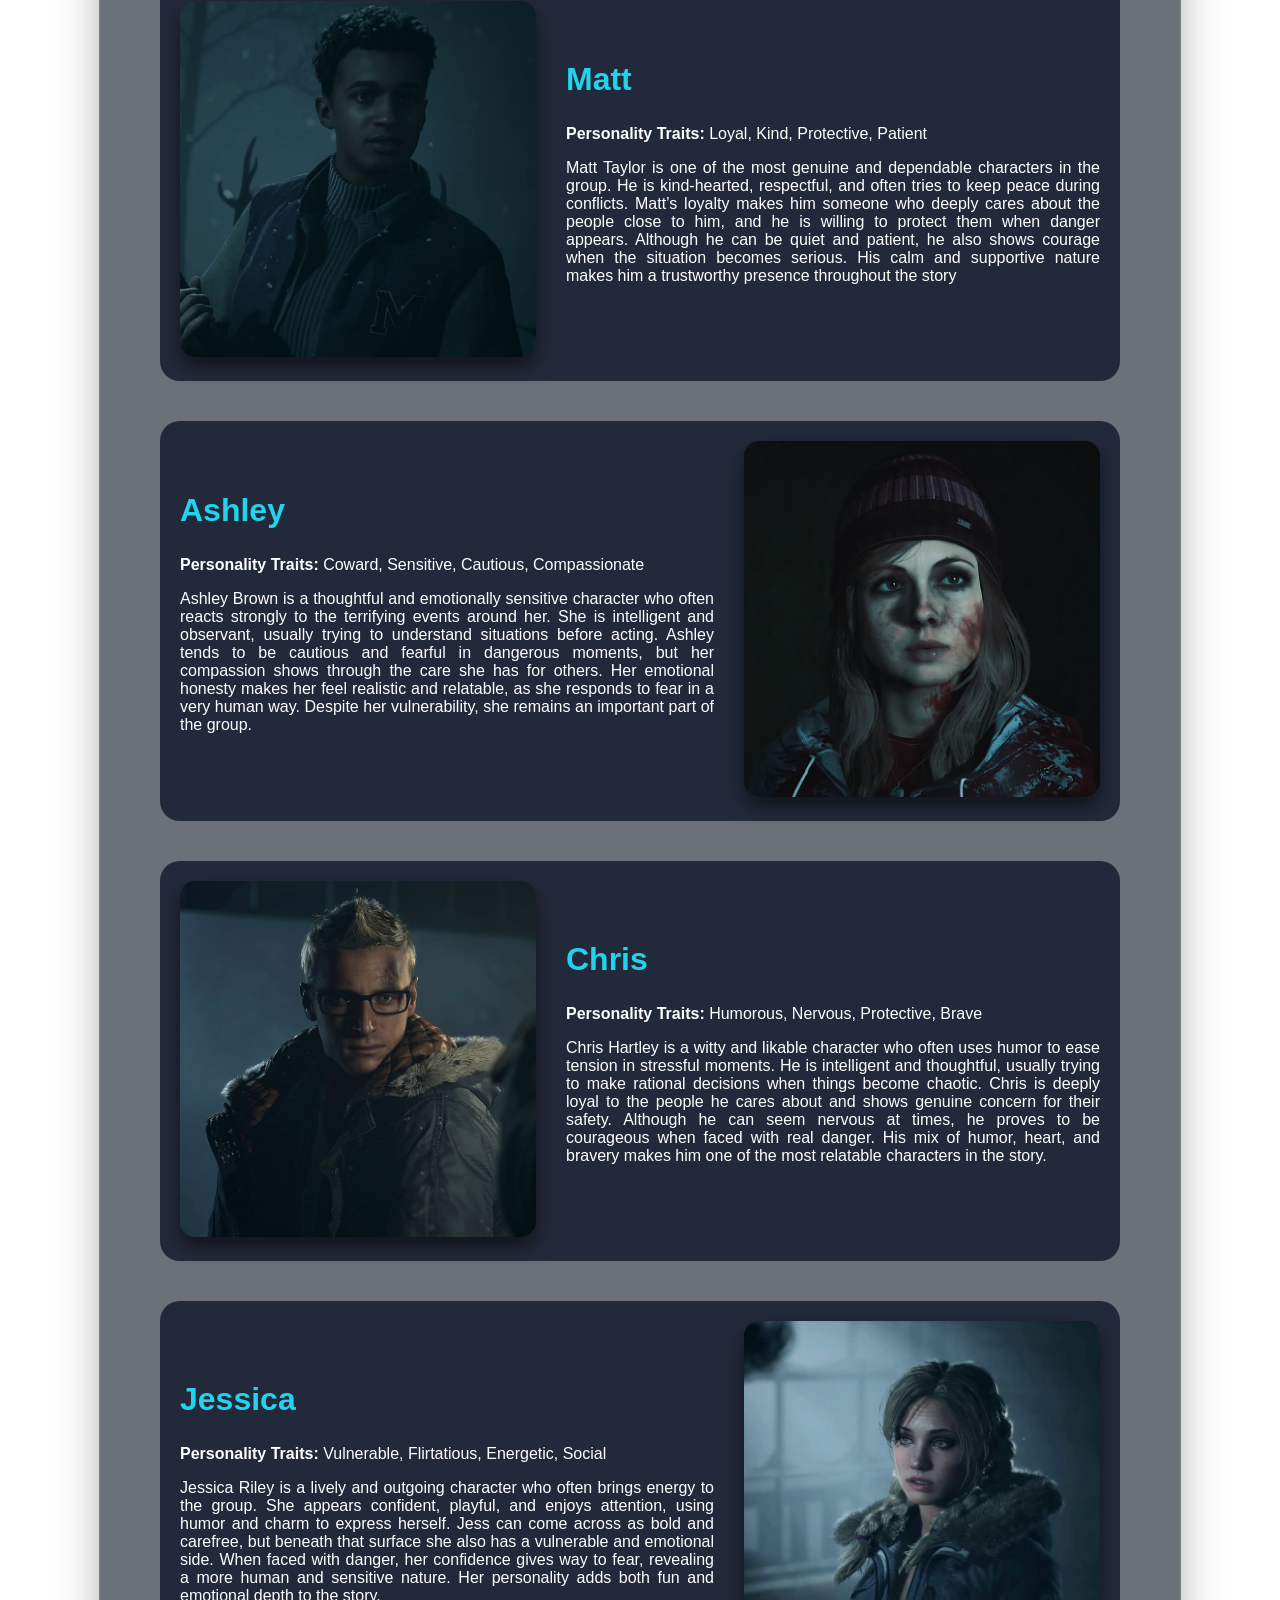
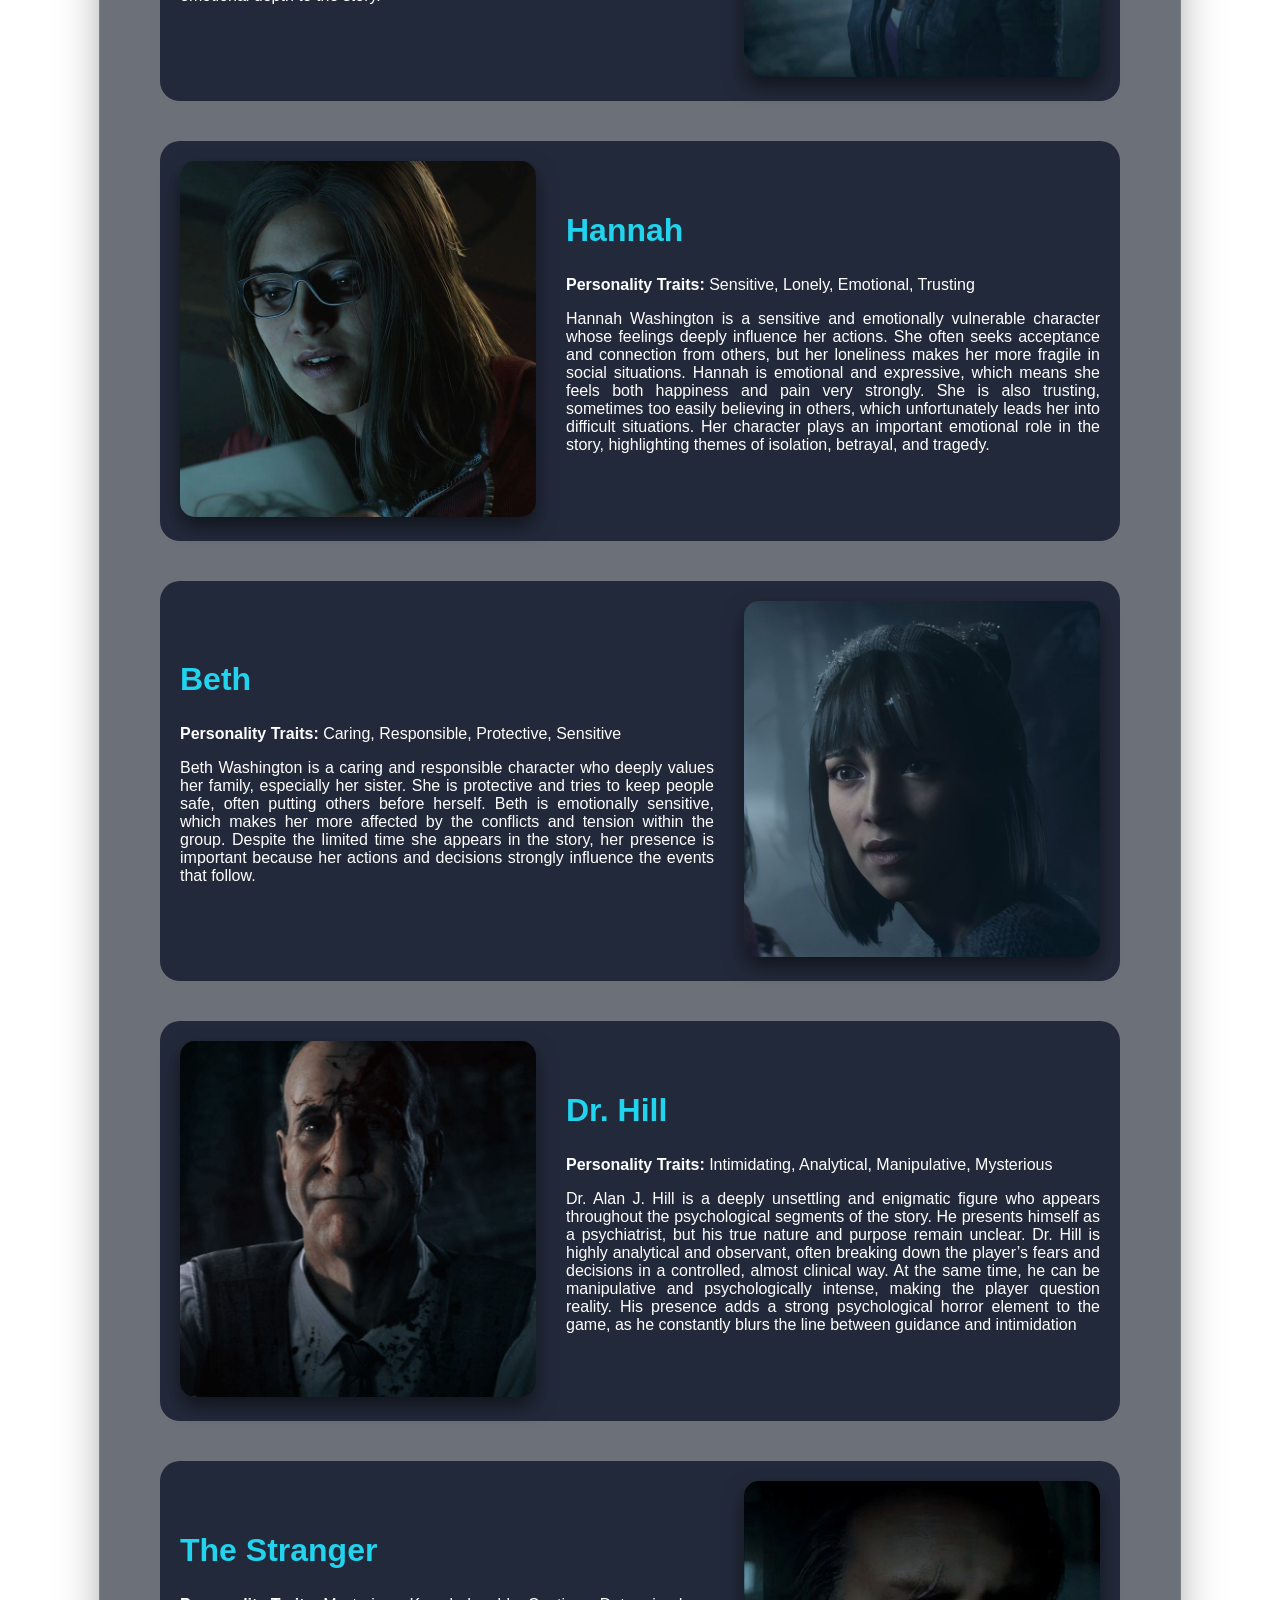
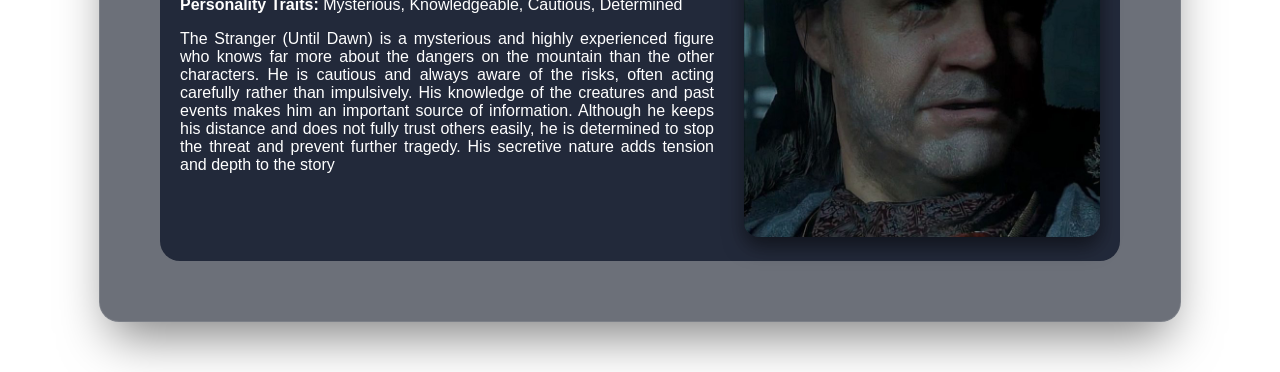
==== commit bad7ee10: "update" ====
--- a/characters.html
+++ b/characters.html
@@ -3,7 +3,6 @@
     <head>
         <meta charset="UTF-8">
         <meta name="viewport" content="width=device-width, initial-scale=1.0">
-        <link href="https://cdn.jsdelivr.net/npm/bootstrap@5.3.3/dist/css/bootstrap.min.css" rel="stylesheet">
         <link rel="stylesheet" type="text/css" href="proje.css">
         <title>Until Dawn - Characters</title>
     </head>
@@ -66,7 +65,7 @@
                         <img src="Dr. Hill.jpeg" alt="Dr. Hill" class="karakter-icon" width="150px">
                     </a><p style="font-size:18px; text-align: center;">Dr. Alan J. Hill</p><p style="font-size: 14px; color: #646262; text-align: center;">A psychiatrist who appears throughout the game</p></li>
                     <li><a href="#stranger">
-                        <img src="stranger.jpeg" alt="The Stranger" class="karakter-icon" width="150px">
+                        <img src="The Stranger.jpeg" alt="The Stranger" class="karakter-icon" width="150px">
                     </a><p style="font-size:18px; text-align: center;">The Stranger (Jack Fiddler)</p><p style="font-size: 14px; color: #646262; text-align: center;">A mysterious hermit named Jack Fiddler</p></li>
                 </ul>
 
--- a/proje.css
+++ b/proje.css
@@ -10,18 +10,10 @@
     justify-content: center;
     align-items: center;
     font-family: 'Segoe UI', Tahoma, Geneva, Verdana, sans-serif;
-    line-height: 1.4;
-    overflow-x: hidden;
-}
-
+}
 p{
     text-align: justify;
 }
-
-h2{
-    font-weight: 700;
-}
-
 .navbar {
     position: fixed;
     top: 0;
@@ -29,9 +21,8 @@
     display: flex;
     justify-content: space-between;
     align-items: center;
-    flex-wrap: wrap;
     padding: 10px 40px;
-    background-color: rgba(18, 18, 18, 0.8); 
+    background-color: rgba(18, 18, 18, 0.8);
     backdrop-filter: blur(10px); 
     color: white;
     z-index: 1000;
@@ -64,7 +55,6 @@
     list-style: none;
     display: flex;
     gap: 20px;
-    padding: 0;
     margin: 0;
 }
 
@@ -95,7 +85,7 @@
 }
 
 .btn:hover {
-    transform: scale(1.1); 
+    transform: scale(1.1);
 }
 
 .steam { background-color: #171a21; border: 1px solid #66c0f4; }
@@ -112,12 +102,11 @@
 }
 
 .anabolum {
-    width: 90%;
-    max-width: 1100px;
+    width: 100%;
+    max-width: 1000px;
     padding: 40px;
-    box-sizing: content-box; /**/
     background: rgba(10, 18, 32, 0.6); 
-    backdrop-filter: blur(10px);
+    backdrop-filter: blur(10px); /* Cam efekti */
     border: 1px solid rgba(255, 255, 255, 0.1);
     border-radius: 20px;
     box-shadow: 0 25px 50px -12px rgba(0, 0, 0, 0.5);
@@ -129,31 +118,28 @@
 
 .altanabolum {
     width: 100%;
-    max-width: 1100px;
+    max-width: 1000px;
     padding: 40px;
     background: rgba(14, 24, 40, 0.5);
-    backdrop-filter: blur(10px); 
+    backdrop-filter: blur(10px); /* Cam efekti */
     border: 1px solid rgba(255, 255, 255, 0.1);
     border-radius: 20px;
     box-shadow: 0 25px 50px -12px rgba(0, 0, 0, 0.5);
     color: #f1f1f1;
     margin-top: 30px;
     display: grid;
-    grid-template-columns: 1fr 1fr; 
-    gap: 0;
-}
-
+    grid-template-columns: 1fr 1fr;
+    gap: 0; 
+}
 .altanabolum ul {
     padding-left: 18px;   
     margin-top: 10;
     text-align: left;
     margin-bottom: 6px;
 }
-
 .altanasagbolum{
     padding-left: 20px;
 }
-
 .ust-kisim {
     text-align: center;
     margin-bottom: 50px;
@@ -170,13 +156,11 @@
 .baslik {
     text-align: center;
     font-size: 45px;
-    font-weight: 700;
     color: #8ecae6;
-    font-family: 'Georgia', serif;
+    font-family: Arial, sans-serif;
     letter-spacing: 2px;
     margin-top: 3px;
     margin-bottom: 40px;
-
 }
 
 .yazi {
@@ -198,7 +182,7 @@
 
 .video iframe {
     width: 100%;
-    height: 315px;
+    height: 315px; 
     pointer-events: none; 
     transform: scale(1.2);
 }
@@ -228,8 +212,15 @@
     overflow: hidden;
     display: flex;
     align-items: flex-end;
-    height: 200px;
+    height: 150px;
     padding: 20px;
+}
+
+.kart-karakterler {
+    background-image: linear-gradient(rgba(15, 23, 42, 0.7),rgba(15, 23, 42, 0.7)), url('characters.jpeg');
+    background-size: cover; 
+    background-position: center; 
+    background-repeat: no-repeat;
 }
 
 .kart-hikaye {
@@ -239,13 +230,6 @@
     background-repeat: no-repeat; 
 }
 
-.kart-karakterler {
-    background-image: linear-gradient(rgba(15, 23, 42, 0.7),rgba(15, 23, 42, 0.7)), url('characters.jpeg');
-    background-size: cover; 
-    background-position: center; 
-    background-repeat: no-repeat;
-}
-
 .kart-mini-test {
     background-image: linear-gradient(rgba(15, 23, 42, 0.6), rgba(15, 23, 42, 0.6)), url('untildawnbutterfly.jpg');
     background-size: cover; 
@@ -256,12 +240,11 @@
 .kart:hover {
     background: rgba(255, 255, 255, 0.15);
     transform: translateY(-10px);
-    border-color: #3b82f6;
+    border-color: #3b82f6; 
     box-shadow: 0 10px 20px rgba(0, 0, 0, 0.4);
 }
 
 .kart h3 {
-    font-weight: 700;
     margin: 0 0 5px 0;
     font-size: 22px;
     color: #60a5fa;
@@ -274,7 +257,7 @@
 }
 
 .karakter-listesi {
-    max-width: 1050px;
+    max-width: 1000px;
     margin: 0 auto;
     display: flex;
     flex-direction: column;
@@ -283,7 +266,6 @@
 }
 
 .karakter-karti {
-    max-width: 1050px;
     display: flex; 
     align-items: center;
     gap: 30px;
@@ -295,8 +277,9 @@
     scroll-behavior: smooth;
 }
 
+
 .karakter-karti:nth-child(even) {
-    flex-direction: row-reverse; 
+    flex-direction: row-reverse;
 }
 
 .karakter-resim-alani {
@@ -304,9 +287,8 @@
 }
 
 .karakter-resim-alani img {
-    flex-shrink: 0;
     width: 100%; 
-    height:360px;
+    height:360;
     border-radius: 15px; 
     box-shadow: 0 10px 20px rgba(0, 0, 0, 0.5); 
 }
@@ -320,27 +302,25 @@
     font-size: 32px;
     margin-top: 0;
 }
-
 .karakter-grid {
-    display: grid;
-    grid-template-columns: repeat(4, 1fr);
-    gap: 20px;
-    list-style: none;
-    padding: 0;
-    margin: 0;
+  display: grid;
+  grid-template-columns: repeat(4, 1fr); 
+  gap: 20px;
+  list-style-type: none; 
+  padding: 0;
 }
 
 .karakter-grid li {
-    padding: 10px;
-    text-align: center;
-    border-radius: 8px;
+  padding: 10px;
+  text-align: center;
+  border-radius: 8px;
 }
 
 .karakter-grid img {
-    margin-bottom: 20px;
-    width: 100%;
-    height: auto;
-    border-radius: 8px;
+  width: 100%;
+  height: auto;
+  border-radius: 8px;
+  transition: transform 0.3s ease;
 }
 
 .story{
@@ -351,51 +331,46 @@
   margin-bottom:40px;
 }
 
+
 .story p{
     text-align: justify;
-    width:70%;
-    margin:0;
-    line-height:1.6;
-}
+  width:70%;
+  margin:0;
+  line-height:1.6;
+}
+
 
 .story img{
-    width:25%;
-    height:auto;
-    display:block;
-}
-
+  width:25%;
+  height:auto;
+  display:block;
+}
 .question-block {
-    margin-bottom: 30px;
-    padding-bottom: 20px;
-    border-bottom: 1px solid #444;
-}
-
-.question-text {
-    font-size: 20px;
-    font-weight: 700;
-    color: #cbd5e1;
-    margin-bottom: 15px;
+  margin-bottom: 30px;
+  padding-bottom: 20px;
+  border-bottom: 1px solid #444;
 }
 
 .answer-label {
-    display: block;
-    background-color: #222;
-    color: white;
-    padding: 12px;
-    margin: 8px 0;
-    border-radius: 5px;
-    cursor: pointer;
-    border: 1px solid transparent;
-    transition: 0.2s;
-}
+  display: block;
+  background-color: #222;
+  color: white;
+  padding: 12px;
+  margin: 8px 0;
+  border-radius: 5px;
+  cursor: pointer;
+  border: 1px solid transparent;
+  transition: 0.2s;
+}
+
 
 .answer-label input[type="radio"] {
-    display: none; 
+  display: none; 
 }
 
 .answer-label:has(input[type="radio"]:checked) {
-    background-color: #005f5f;
-    border: 1px solid rgb(150, 200, 220);
+  background-color: #005f5f;
+  border: 1px solid rgb(150, 200, 220);
 }
 
 #character-description {
@@ -571,7 +546,7 @@
     }
 
     .video iframe {
-        height: 200px;
+        height: 250px;
     }
 
     .kart-konteynir {
@@ -704,5 +679,4 @@
         font-size: 20px;
         text-align: center;
     }
-
-}
+}
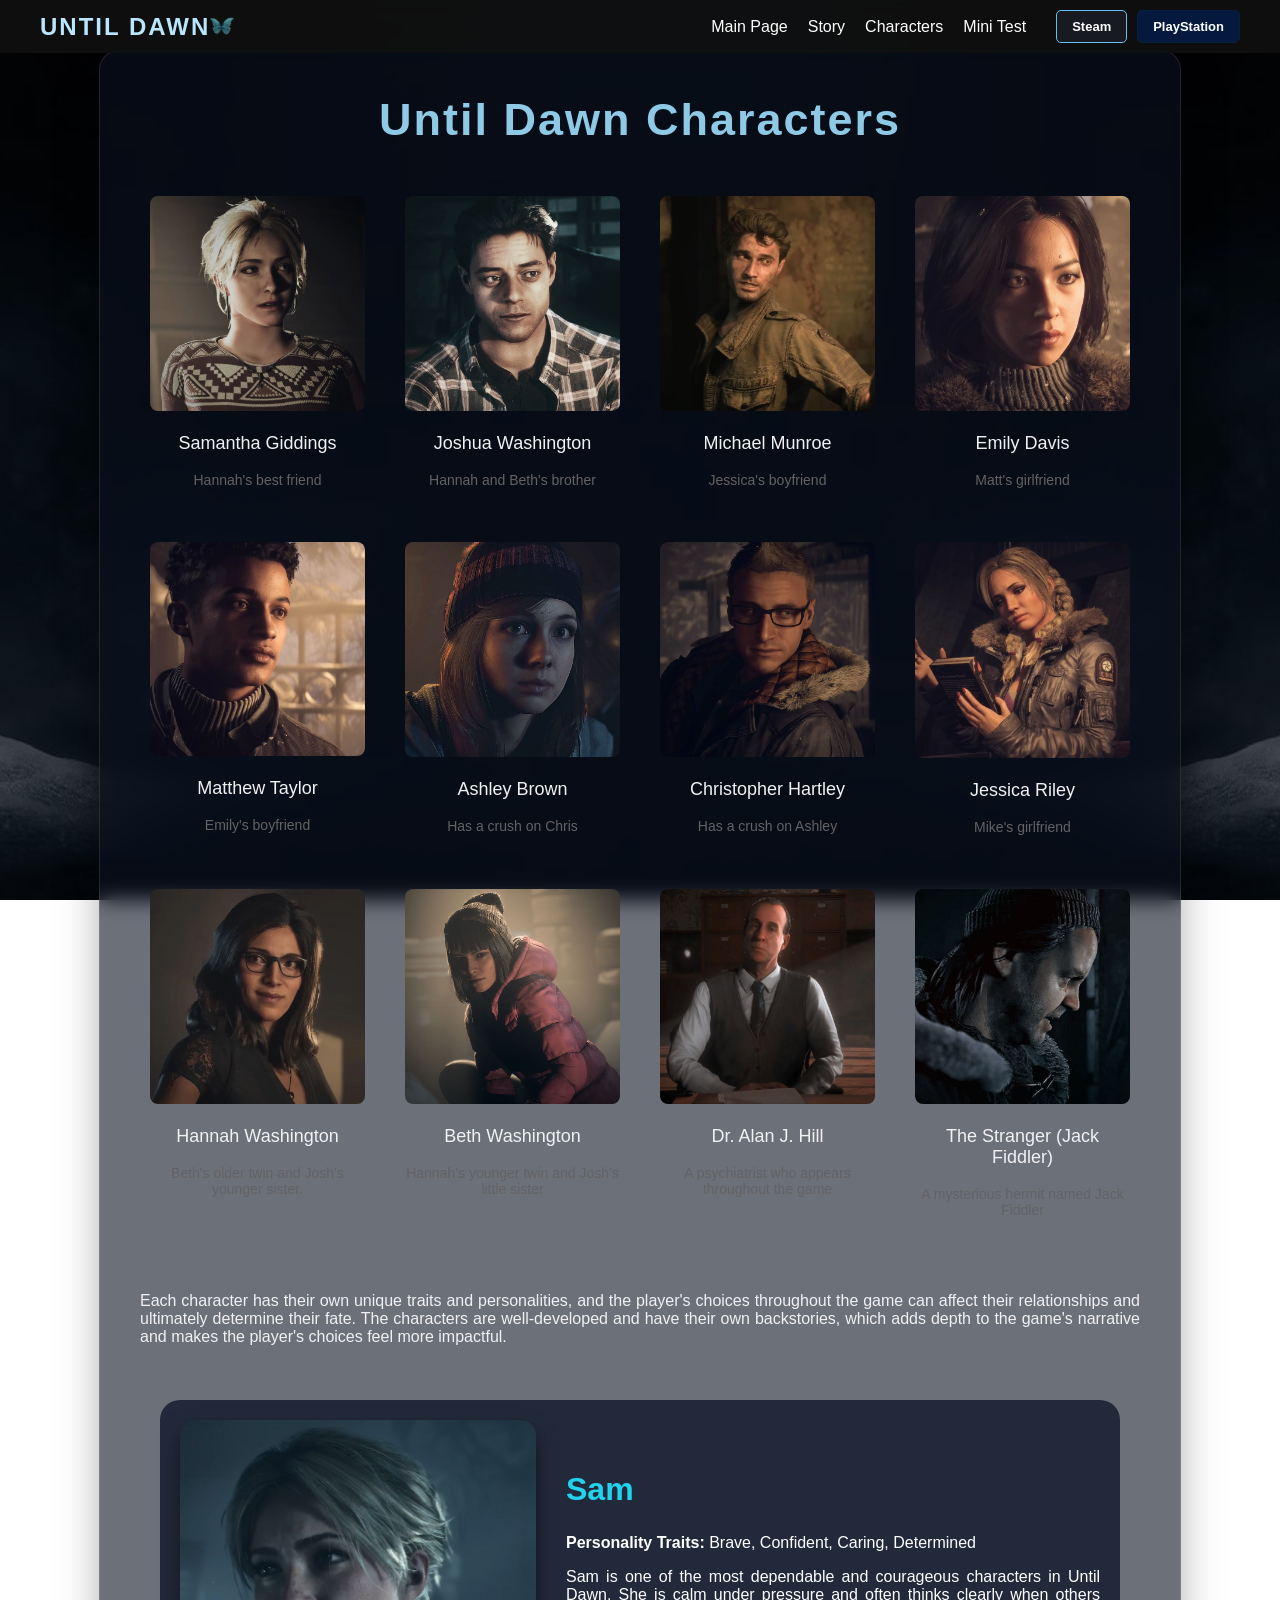
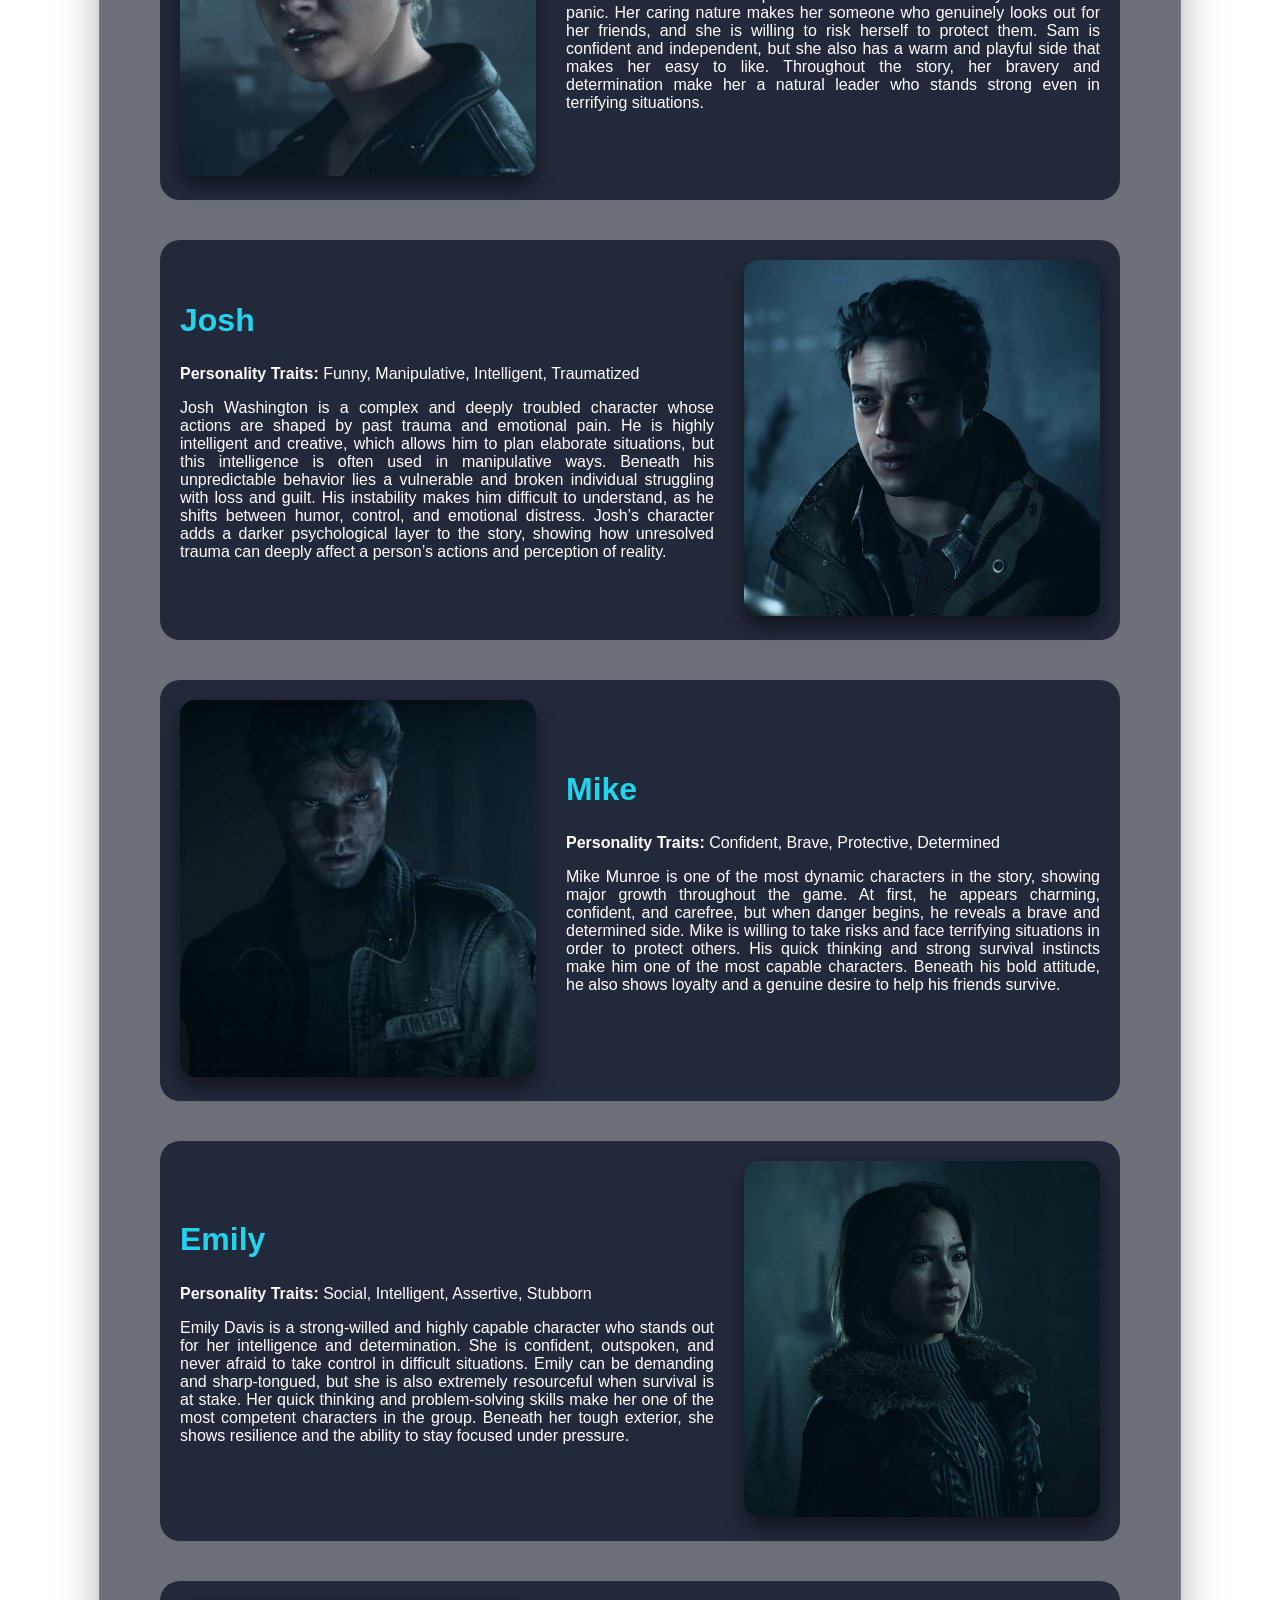
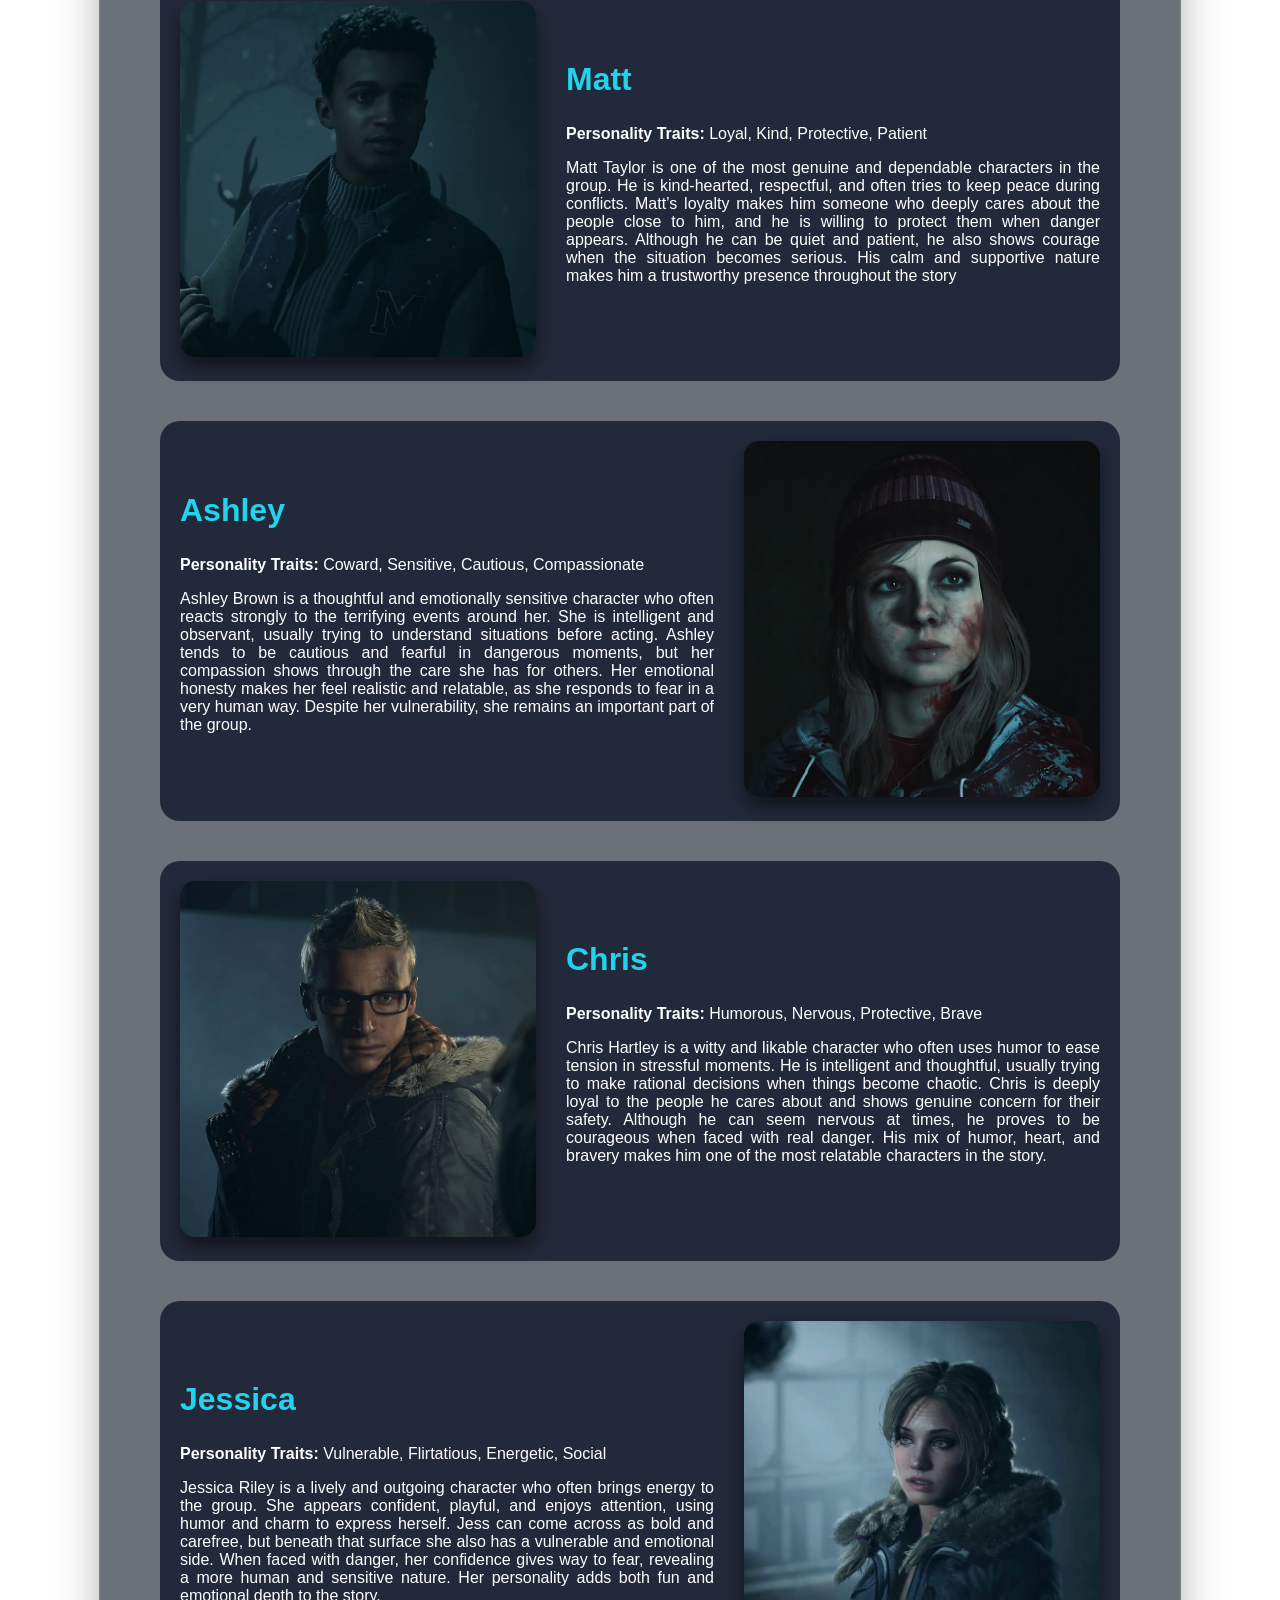
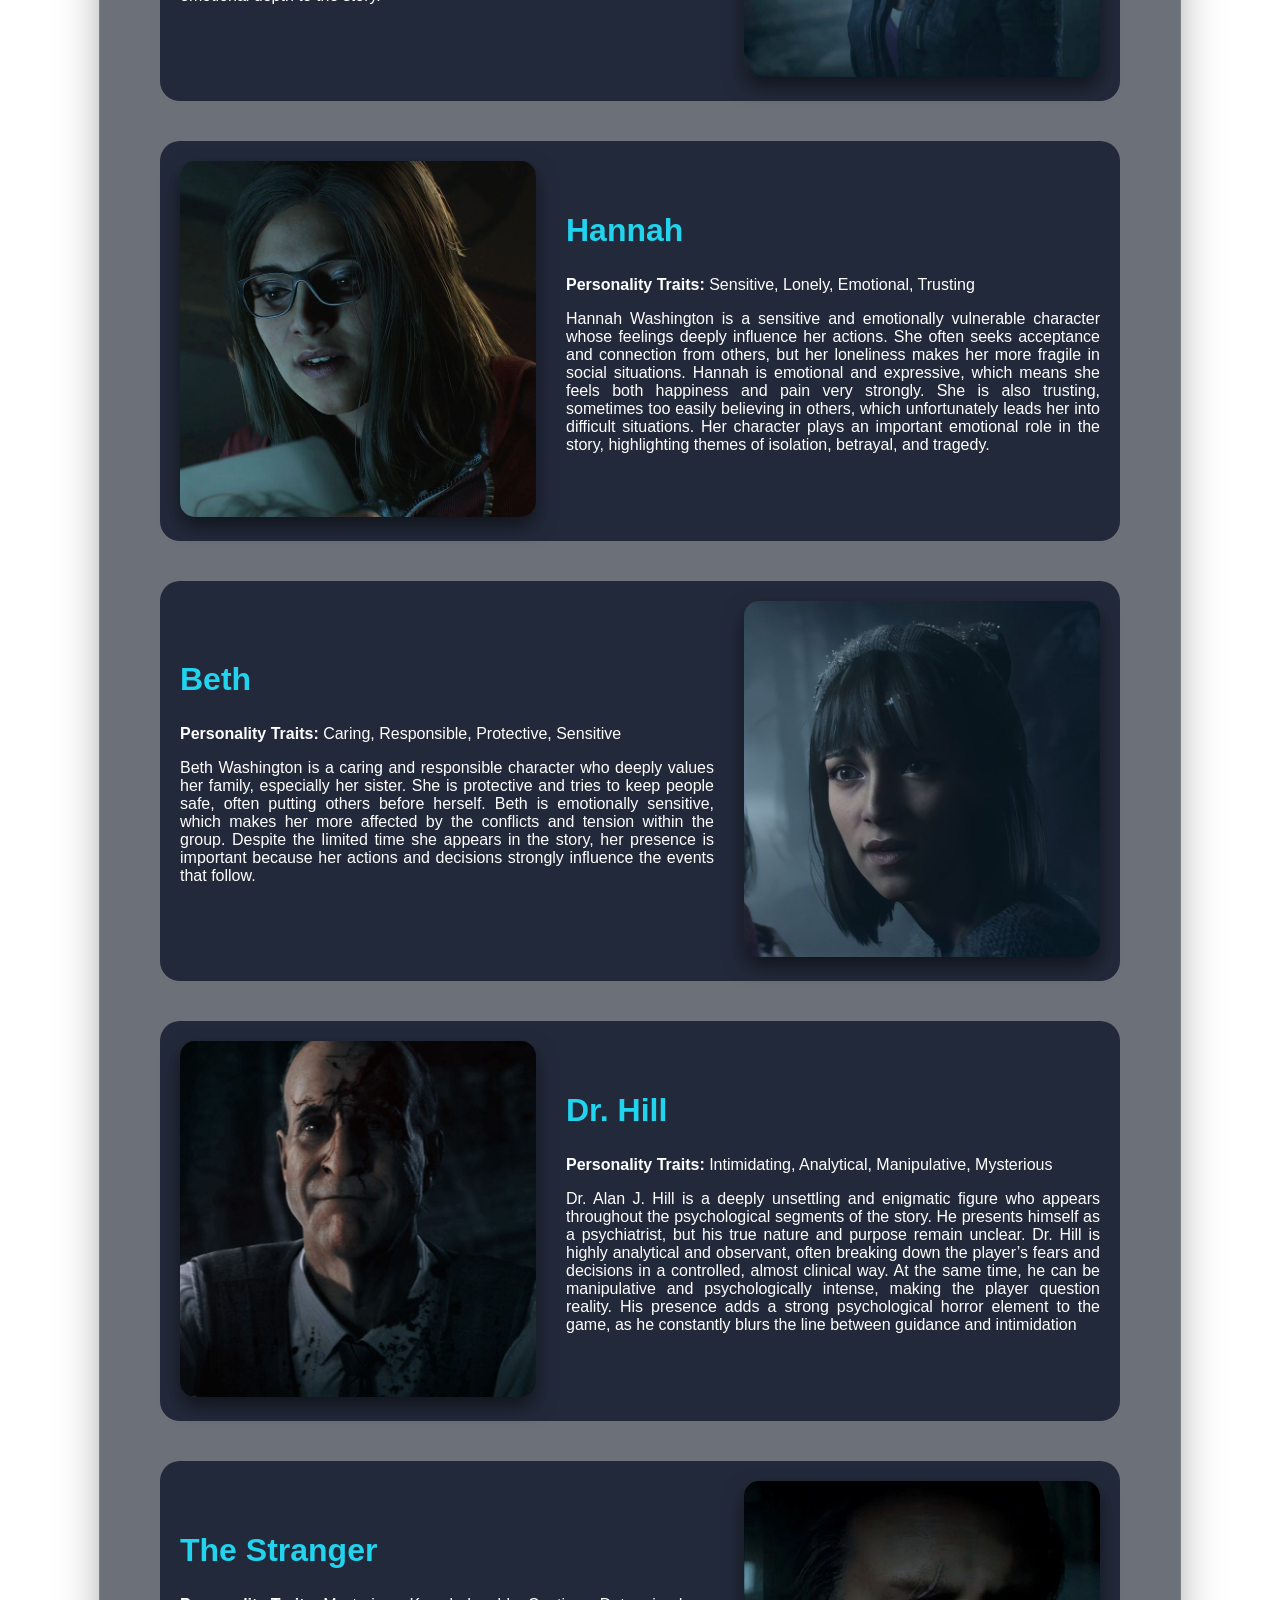
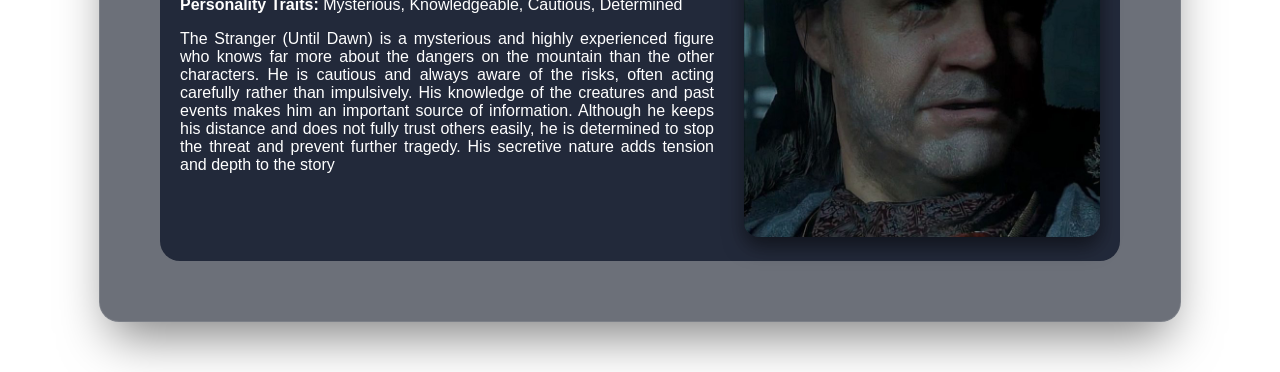
==== commit 3ce6d5ba: "update" ====
--- a/characters.html
+++ b/characters.html
@@ -55,12 +55,12 @@
                     <li><a href="#jessica">
                         <img src="jessica.jpeg" alt="Jessica" class="karakter-icon" width="150px">
                     </a><p style="font-size:18px; text-align: center;">Jessica Riley</p><p style="font-size: 14px; color: #646262; text-align: center;">Mike's girlfriend</p></li>
+                    <li><a href="#hannah">
+                        <img src="hannah.jpeg" alt="Hannah" class="karakter-icon" width="150px">
+                    </a><p style="font-size:18px; text-align: center;">Hannah Washington</p><p style="font-size: 14px; color: #646262; text-align: center;">Beth's older twin and Josh’s younger sister.</p></li>
                     <li><a href="#betty">
                         <img src="betty.jpeg" alt="Betty" class="karakter-icon" width="150px">
                     </a><p style="font-size:18px; text-align: center;">Beth Washington</p><p style="font-size: 14px; color: #646262; text-align: center;">Hannah’s younger twin and Josh’s little sister</p></li>
-                    <li><a href="#hannah">
-                        <img src="hannah.jpeg" alt="Hannah" class="karakter-icon" width="150px">
-                    </a><p style="font-size:18px; text-align: center;">Hannah Washington</p><p style="font-size: 14px; color: #646262; text-align: center;">Beth's older twin and Josh’s younger sister.</p></li>
                     <li><a href="#dr. hill">
                         <img src="Dr. Hill.jpeg" alt="Dr. Hill" class="karakter-icon" width="150px">
                     </a><p style="font-size:18px; text-align: center;">Dr. Alan J. Hill</p><p style="font-size: 14px; color: #646262; text-align: center;">A psychiatrist who appears throughout the game</p></li>
--- a/proje.css
+++ b/proje.css
@@ -339,12 +339,12 @@
   line-height:1.6;
 }
 
-
 .story img{
   width:25%;
   height:auto;
   display:block;
 }
+
 .question-block {
   margin-bottom: 30px;
   padding-bottom: 20px;
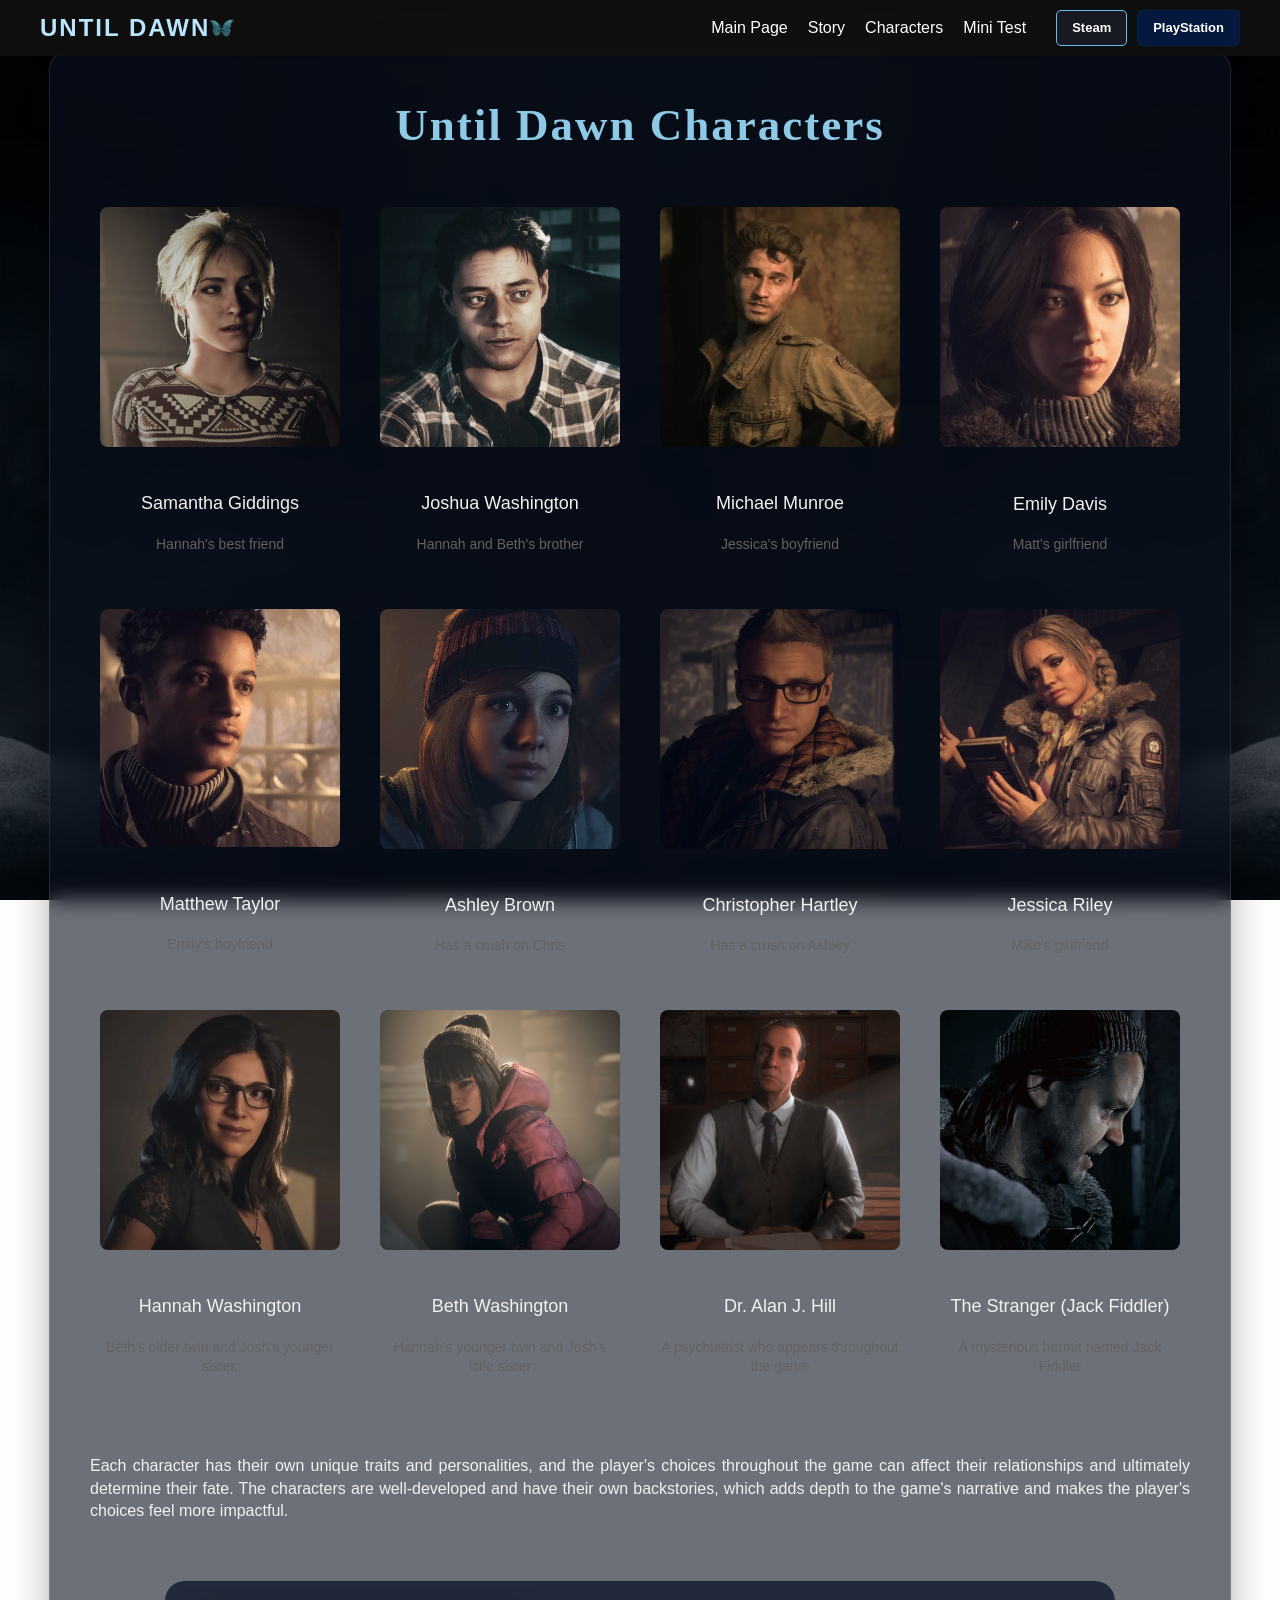
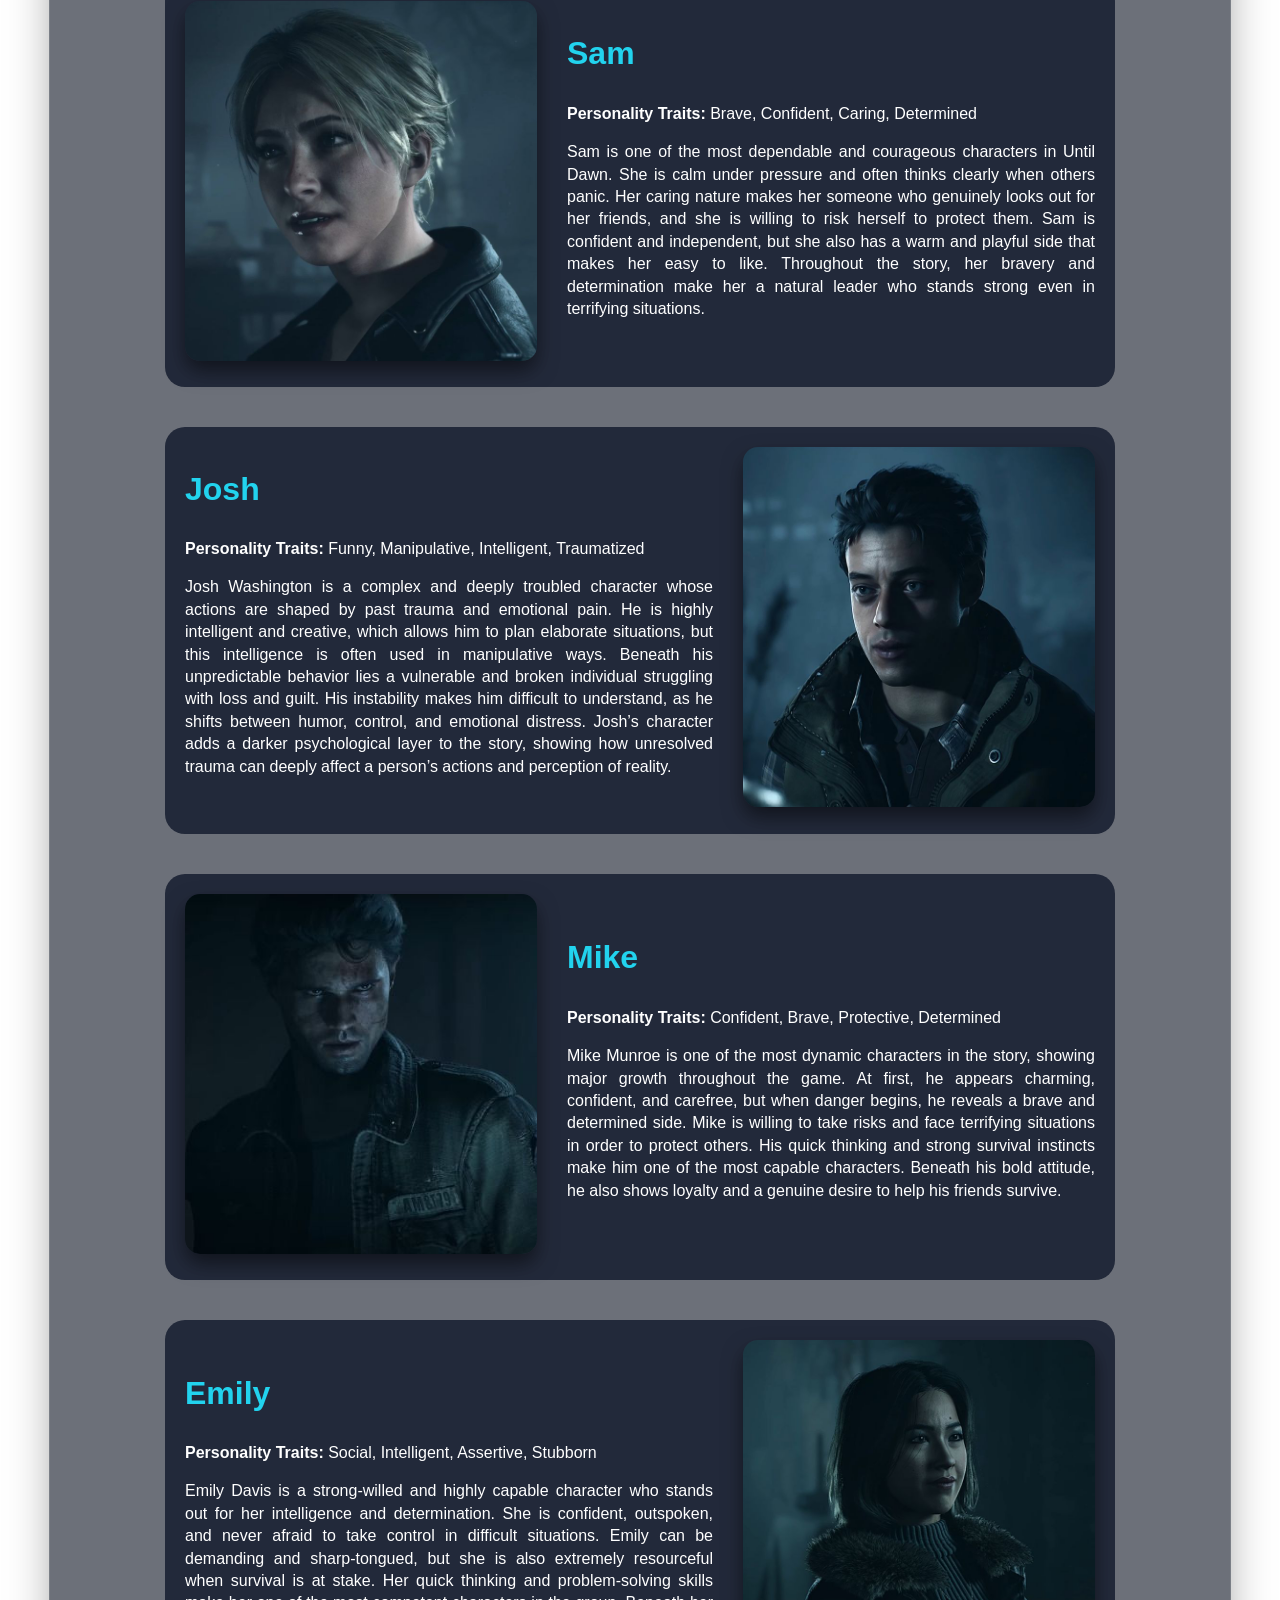
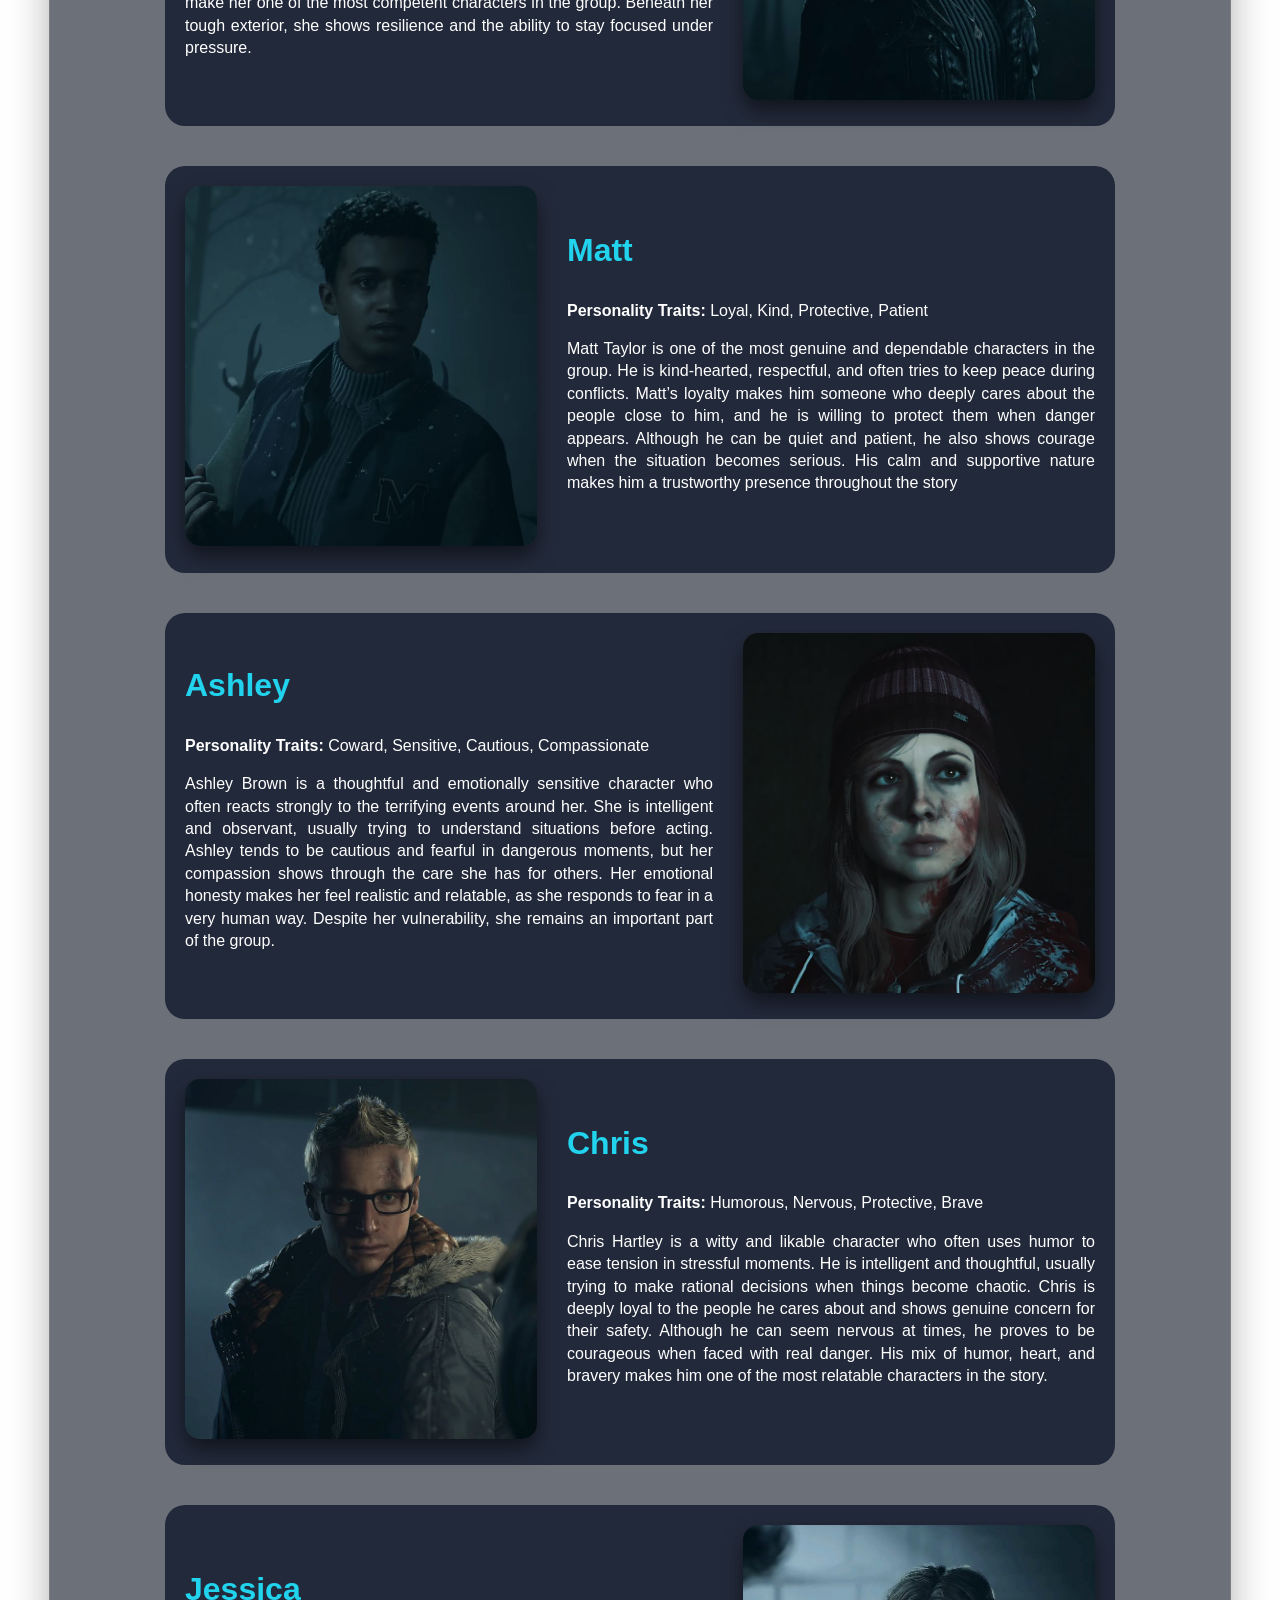
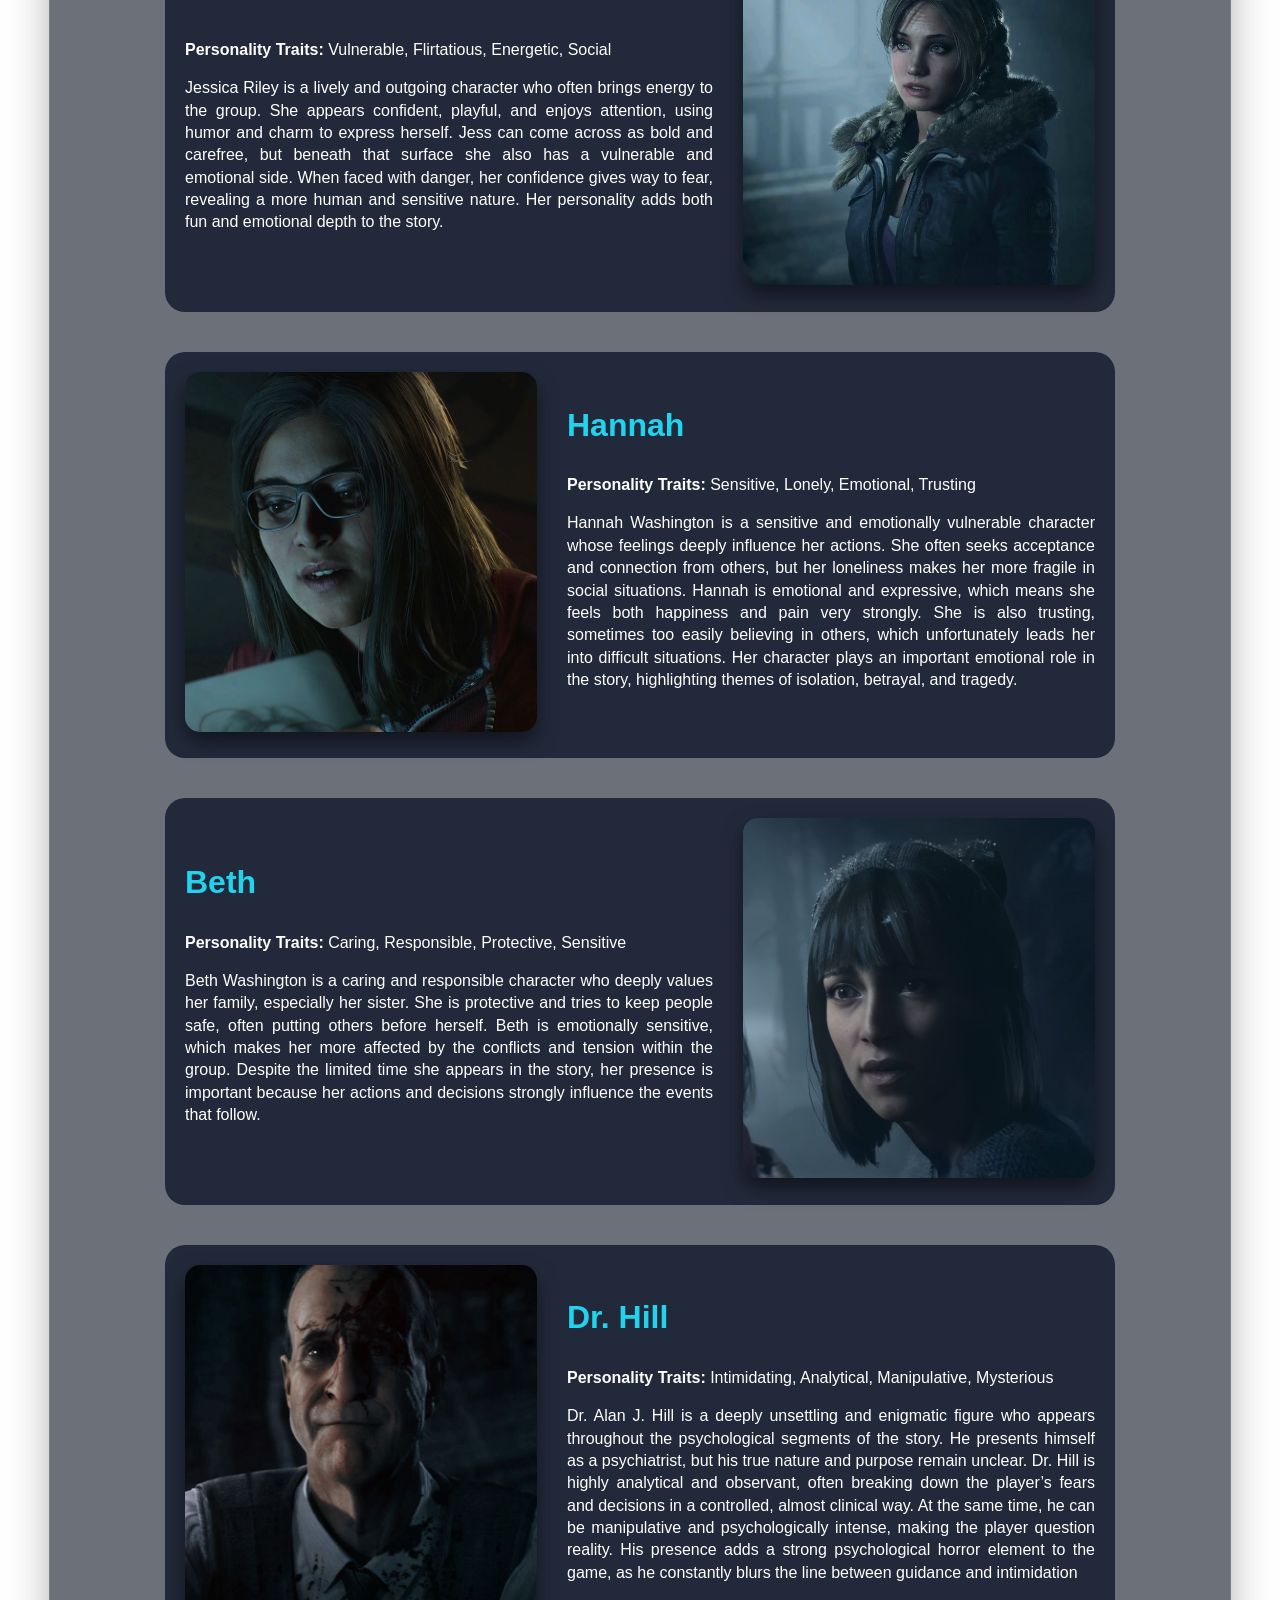
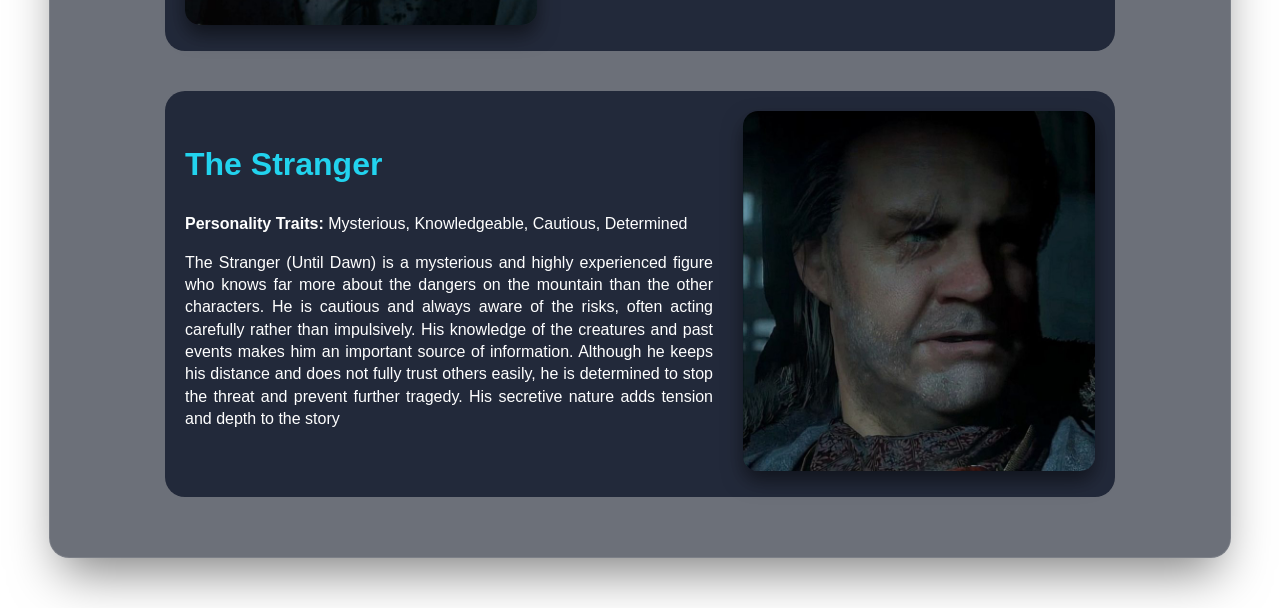
==== commit 9fd24be7: "update" ====
--- a/characters.html
+++ b/characters.html
@@ -3,7 +3,7 @@
     <head>
         <meta charset="UTF-8">
         <meta name="viewport" content="width=device-width, initial-scale=1.0">
-        <link rel="stylesheet" type="text/css" href="proje.css">
+        <link rel="stylesheet" type="text/css" href="proje.css?v=2">
         <title>Until Dawn - Characters</title>
     </head>
     <body>
--- a/proje.css
+++ b/proje.css
@@ -10,10 +10,17 @@
     justify-content: center;
     align-items: center;
     font-family: 'Segoe UI', Tahoma, Geneva, Verdana, sans-serif;
-}
+    line-height: 1.4;
+}
+
 p{
     text-align: justify;
 }
+
+h2{
+    font-weight: 700;
+}
+
 .navbar {
     position: fixed;
     top: 0;
@@ -22,7 +29,7 @@
     justify-content: space-between;
     align-items: center;
     padding: 10px 40px;
-    background-color: rgba(18, 18, 18, 0.8);
+    background-color: rgba(18, 18, 18, 0.8); 
     backdrop-filter: blur(10px); 
     color: white;
     z-index: 1000;
@@ -85,7 +92,7 @@
 }
 
 .btn:hover {
-    transform: scale(1.1);
+    transform: scale(1.1); 
 }
 
 .steam { background-color: #171a21; border: 1px solid #66c0f4; }
@@ -103,10 +110,11 @@
 
 .anabolum {
     width: 100%;
-    max-width: 1000px;
+    max-width: 1100px;
     padding: 40px;
+    box-sizing: content-box; /**/
     background: rgba(10, 18, 32, 0.6); 
-    backdrop-filter: blur(10px); /* Cam efekti */
+    backdrop-filter: blur(10px);
     border: 1px solid rgba(255, 255, 255, 0.1);
     border-radius: 20px;
     box-shadow: 0 25px 50px -12px rgba(0, 0, 0, 0.5);
@@ -118,28 +126,31 @@
 
 .altanabolum {
     width: 100%;
-    max-width: 1000px;
+    max-width: 1100px;
     padding: 40px;
     background: rgba(14, 24, 40, 0.5);
-    backdrop-filter: blur(10px); /* Cam efekti */
+    backdrop-filter: blur(10px); 
     border: 1px solid rgba(255, 255, 255, 0.1);
     border-radius: 20px;
     box-shadow: 0 25px 50px -12px rgba(0, 0, 0, 0.5);
     color: #f1f1f1;
     margin-top: 30px;
     display: grid;
-    grid-template-columns: 1fr 1fr;
-    gap: 0; 
-}
+    grid-template-columns: 1fr 1fr; 
+    gap: 0;
+}
+
 .altanabolum ul {
     padding-left: 18px;   
     margin-top: 10;
     text-align: left;
     margin-bottom: 6px;
 }
+
 .altanasagbolum{
     padding-left: 20px;
 }
+
 .ust-kisim {
     text-align: center;
     margin-bottom: 50px;
@@ -156,11 +167,13 @@
 .baslik {
     text-align: center;
     font-size: 45px;
+    font-weight: 700;
     color: #8ecae6;
-    font-family: Arial, sans-serif;
+    font-family: 'Georgia', serif;
     letter-spacing: 2px;
     margin-top: 3px;
     margin-bottom: 40px;
+
 }
 
 .yazi {
@@ -182,7 +195,7 @@
 
 .video iframe {
     width: 100%;
-    height: 315px; 
+    height: 315px;
     pointer-events: none; 
     transform: scale(1.2);
 }
@@ -195,25 +208,31 @@
     margin: 0 auto;
 }
 
-.kart-konteynir {
-    display: grid;
-    grid-template-columns: repeat(auto-fit, minmax(250px, 1fr));
-    gap: 20px;
-    margin-top: 30px;
+.row {
+    margin: 0 !important;
+}
+
+.col-md-4 {
+    padding: 0 10px;
 }
 
 .kart {
+    width: 100%;
+    height: 200px;
+    display: flex;
+    align-items: flex-end;
+    justify-content: flex-start;
     text-decoration: none;
     color: inherit;
     background: rgba(255, 255, 255, 0.05);
-    border: none;
     border-radius: 15px;
+    overflow: hidden;
+    padding: 20px;
     transition: all 0.3s ease;
-    overflow: hidden;
-    display: flex;
-    align-items: flex-end;
-    height: 150px;
-    padding: 20px;
+}
+
+.kart-icerik {
+    width: 100%;
 }
 
 .kart-karakterler {
@@ -227,11 +246,11 @@
     background-image: linear-gradient(rgba(15, 23, 42, 0.65), rgba(15, 23, 42, 0.65)), url('story image.jpeg');
     background-size: cover;
     background-position: center; 
-    background-repeat: no-repeat; 
+    background-repeat: no-repeat;
 }
 
 .kart-mini-test {
-    background-image: linear-gradient(rgba(15, 23, 42, 0.6), rgba(15, 23, 42, 0.6)), url('untildawnbutterfly.jpg');
+    background-image: linear-gradient(rgba(15, 23, 42, 0.6), rgba(15, 23, 42, 0.6)), url('Until Dawn butterfly.jpg');
     background-size: cover; 
     background-position: center; 
     background-repeat: no-repeat; 
@@ -240,7 +259,7 @@
 .kart:hover {
     background: rgba(255, 255, 255, 0.15);
     transform: translateY(-10px);
-    border-color: #3b82f6; 
+    border-color: #3b82f6;
     box-shadow: 0 10px 20px rgba(0, 0, 0, 0.4);
 }
 
@@ -257,7 +276,7 @@
 }
 
 .karakter-listesi {
-    max-width: 1000px;
+    max-width: 950px;
     margin: 0 auto;
     display: flex;
     flex-direction: column;
@@ -266,6 +285,7 @@
 }
 
 .karakter-karti {
+    max-width: 950px;
     display: flex; 
     align-items: center;
     gap: 30px;
@@ -277,9 +297,8 @@
     scroll-behavior: smooth;
 }
 
-
 .karakter-karti:nth-child(even) {
-    flex-direction: row-reverse;
+    flex-direction: row-reverse; 
 }
 
 .karakter-resim-alani {
@@ -287,8 +306,9 @@
 }
 
 .karakter-resim-alani img {
+    flex-shrink: 0;
     width: 100%; 
-    height:360;
+    height:360px;
     border-radius: 15px; 
     box-shadow: 0 10px 20px rgba(0, 0, 0, 0.5); 
 }
@@ -302,25 +322,26 @@
     font-size: 32px;
     margin-top: 0;
 }
+
 .karakter-grid {
-  display: grid;
-  grid-template-columns: repeat(4, 1fr); 
-  gap: 20px;
-  list-style-type: none; 
-  padding: 0;
+    display: grid;
+    grid-template-columns: repeat(4, 1fr); 
+    gap: 20px;
+    list-style-type: none; 
+    padding: 0;
 }
 
 .karakter-grid li {
-  padding: 10px;
-  text-align: center;
-  border-radius: 8px;
+    padding: 10px;
+    text-align: center;
+    border-radius: 8px;
 }
 
 .karakter-grid img {
-  width: 100%;
-  height: auto;
-  border-radius: 8px;
-  transition: transform 0.3s ease;
+    margin-bottom: 20px;
+    width: 100%;
+    height: auto;
+    border-radius: 8px;
 }
 
 .story{
@@ -331,46 +352,51 @@
   margin-bottom:40px;
 }
 
-
 .story p{
     text-align: justify;
-  width:70%;
-  margin:0;
-  line-height:1.6;
+    width:70%;
+    margin:0;
+    line-height:1.6;
 }
 
 .story img{
-  width:25%;
-  height:auto;
-  display:block;
+    width:25%;
+    height:auto;
+    display:block;
 }
 
 .question-block {
-  margin-bottom: 30px;
-  padding-bottom: 20px;
-  border-bottom: 1px solid #444;
+    margin-bottom: 30px;
+    padding-bottom: 20px;
+    border-bottom: 1px solid #444;
+}
+
+.question-text {
+    font-size: 20px;
+    font-weight: 700;
+    color: #cbd5e1;
+    margin-bottom: 15px;
 }
 
 .answer-label {
-  display: block;
-  background-color: #222;
-  color: white;
-  padding: 12px;
-  margin: 8px 0;
-  border-radius: 5px;
-  cursor: pointer;
-  border: 1px solid transparent;
-  transition: 0.2s;
-}
-
+    display: block;
+    background-color: #222;
+    color: white;
+    padding: 12px;
+    margin: 8px 0;
+    border-radius: 5px;
+    cursor: pointer;
+    border: 1px solid transparent;
+    transition: 0.2s;
+}
 
 .answer-label input[type="radio"] {
-  display: none; 
+    display: none; 
 }
 
 .answer-label:has(input[type="radio"]:checked) {
-  background-color: #005f5f;
-  border: 1px solid rgb(150, 200, 220);
+    background-color: #005f5f;
+    border: 1px solid rgb(150, 200, 220);
 }
 
 #character-description {
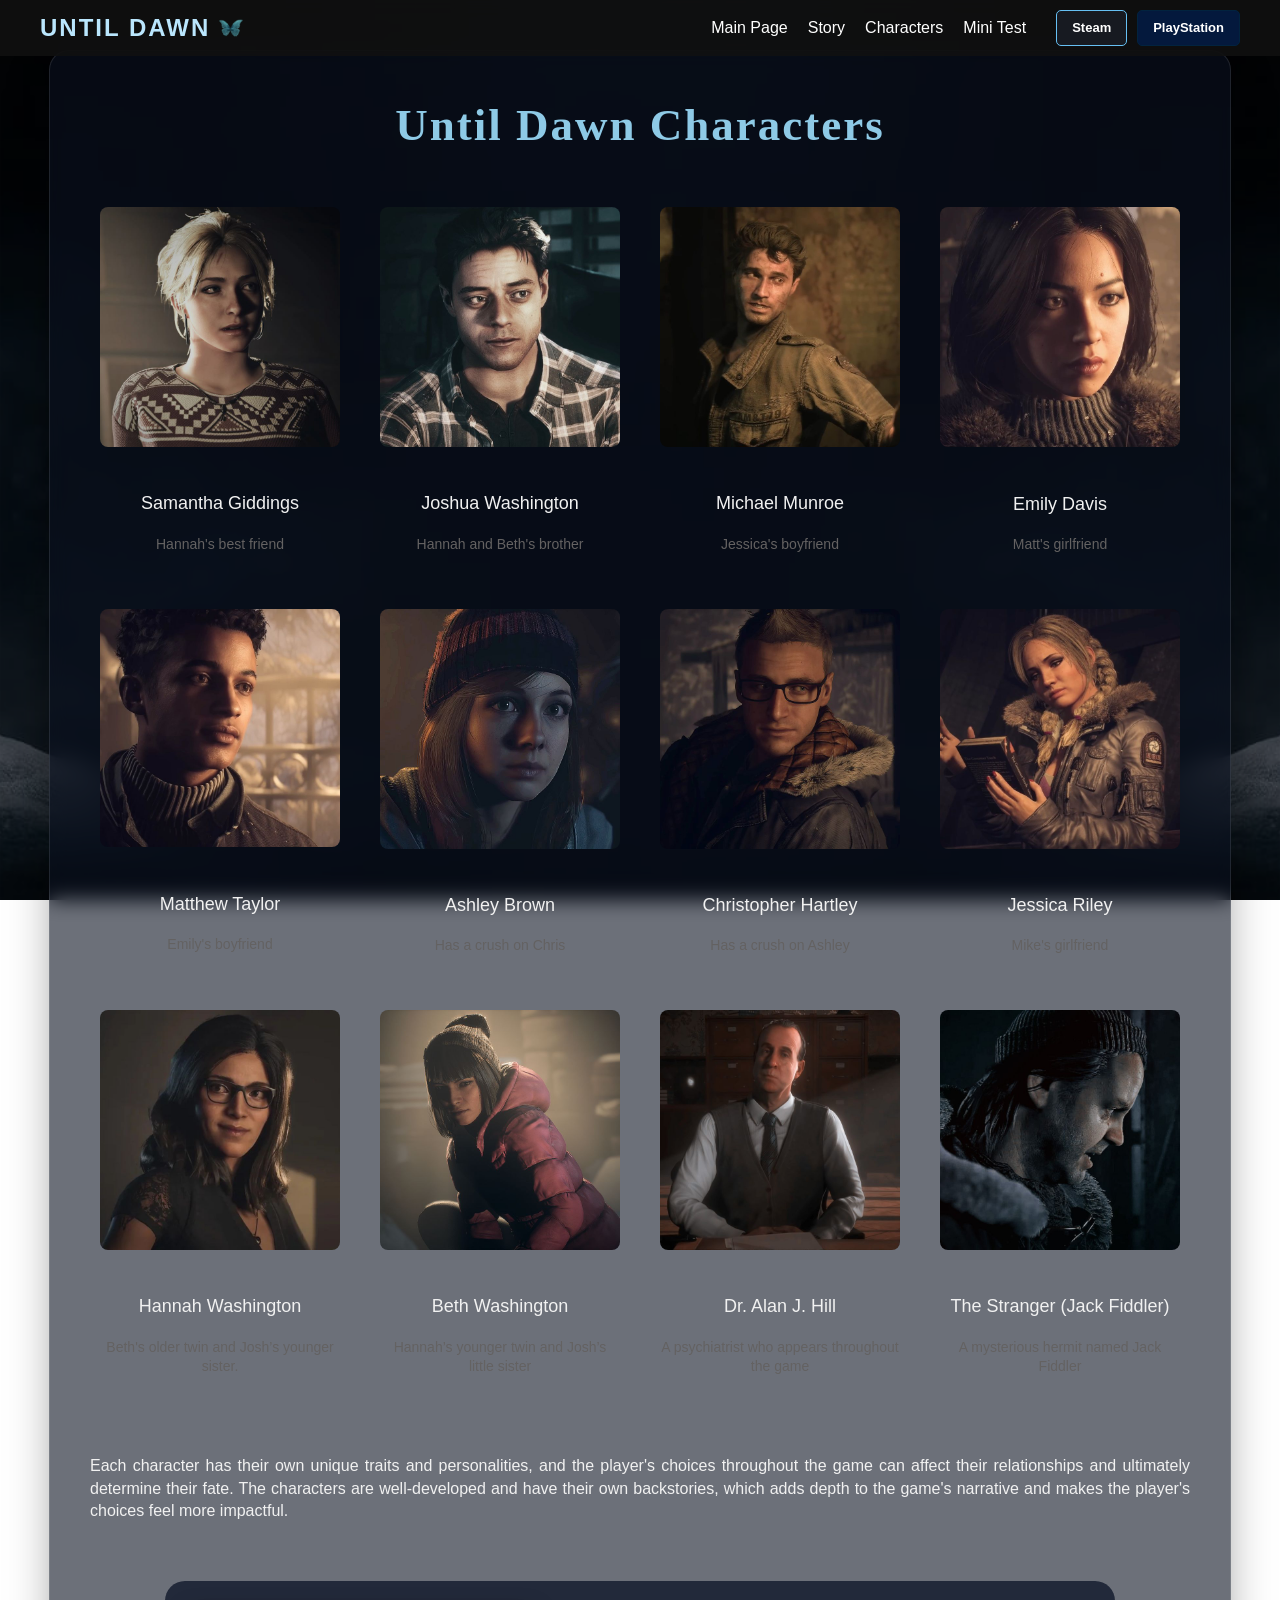
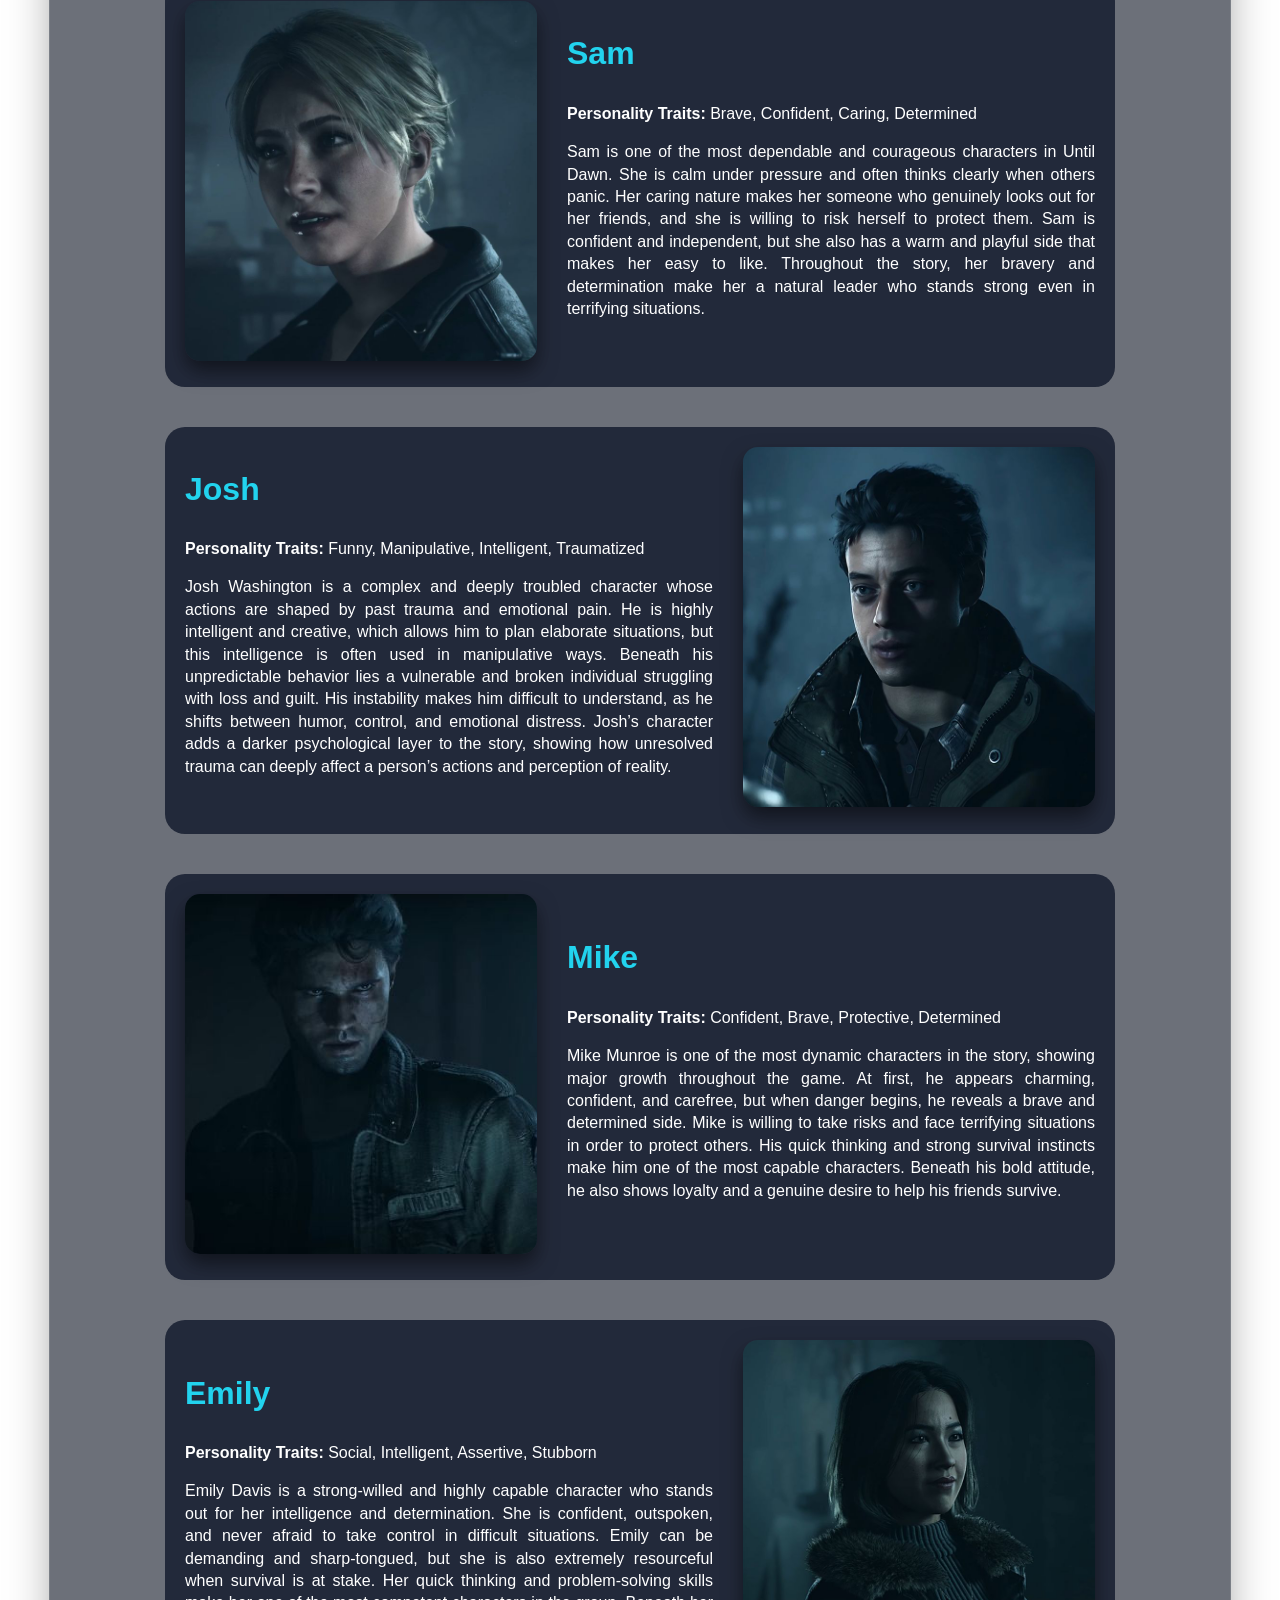
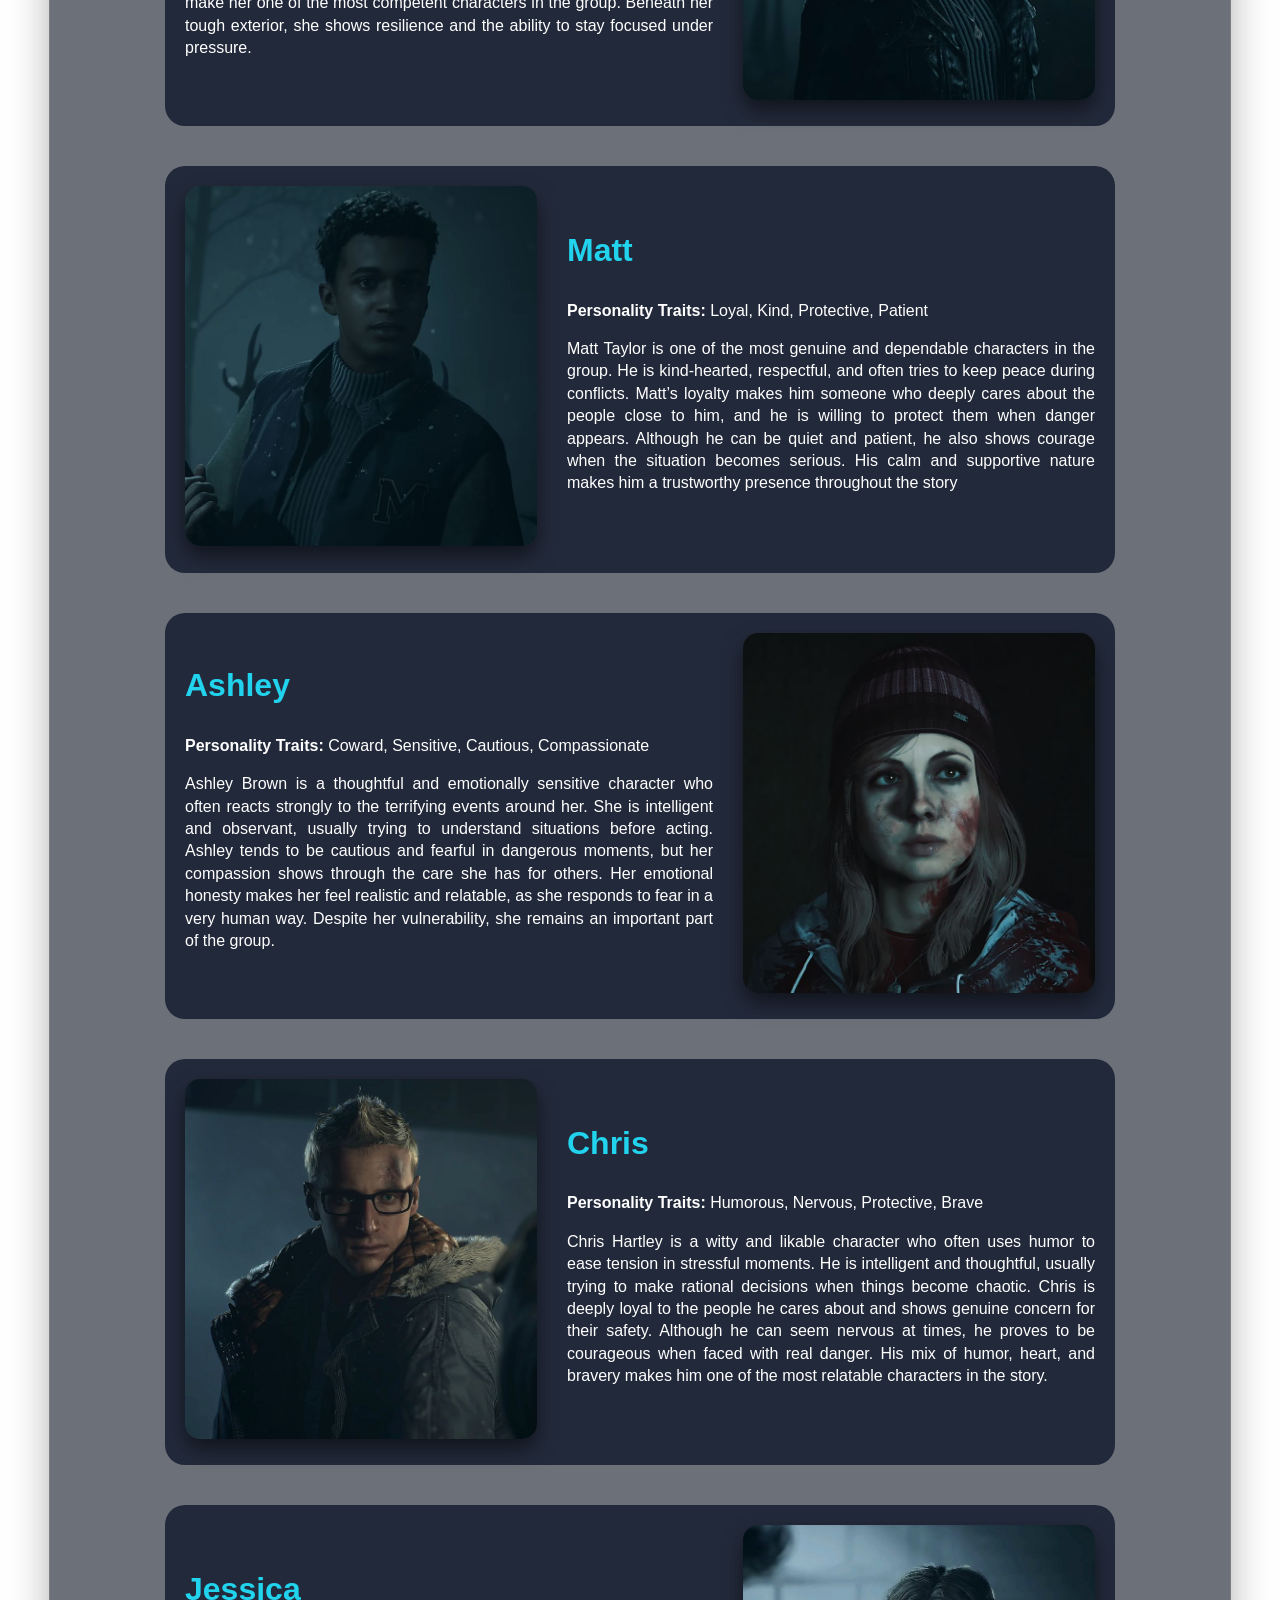
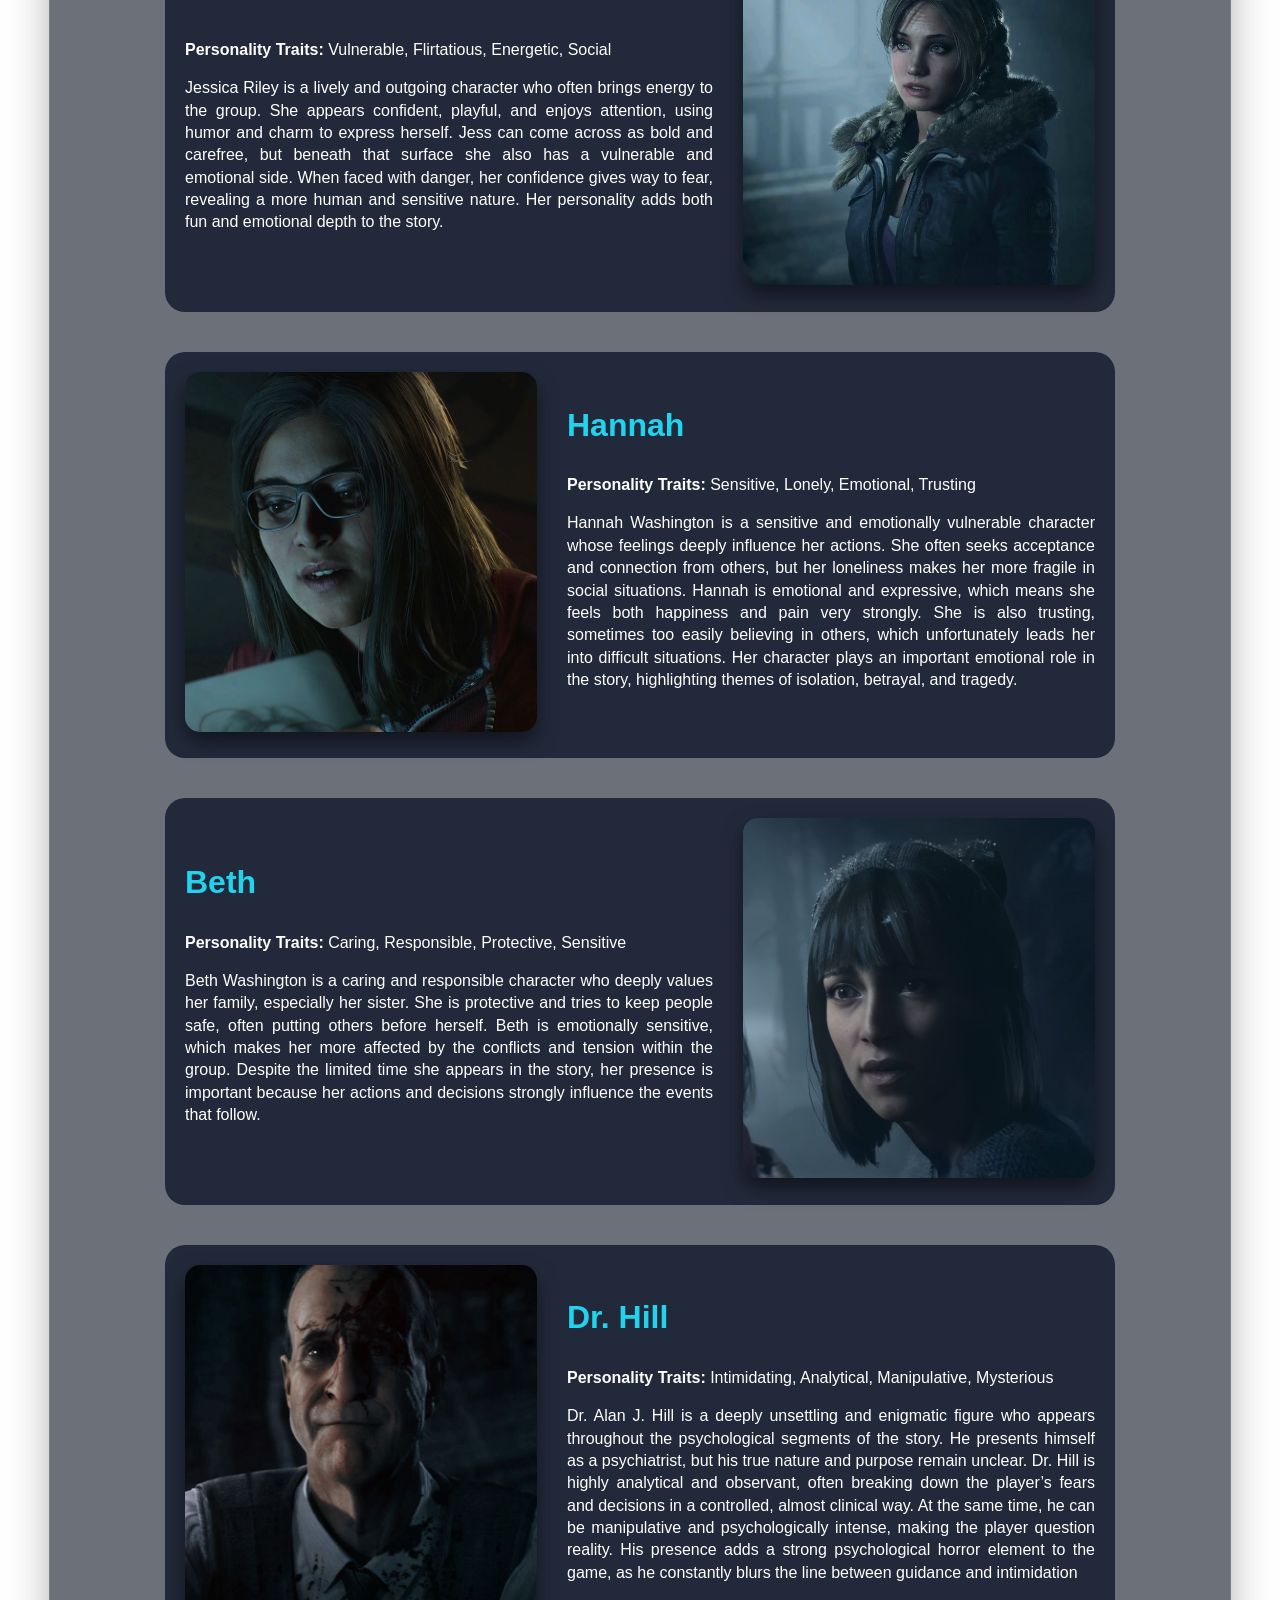
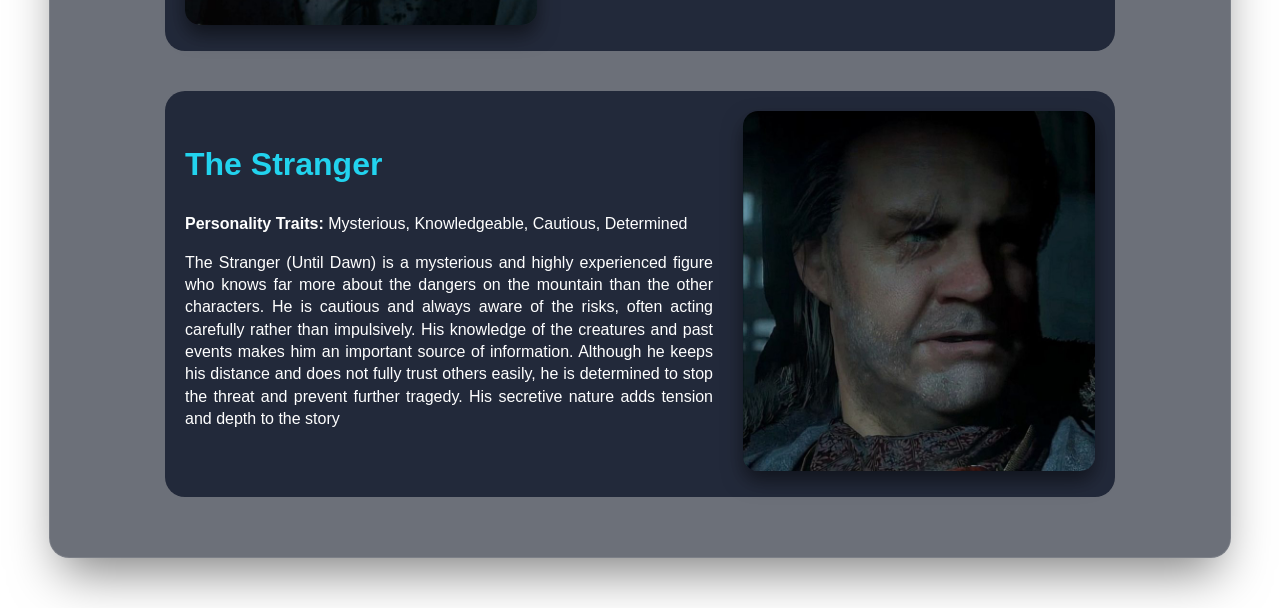
==== commit 21d17608: "update" ====
--- a/characters.html
+++ b/characters.html
@@ -2,13 +2,15 @@
 <html>
     <head>
         <meta charset="UTF-8">
+        <meta name="description" content="Explore the dark world of Blackwood Pines: A comprehensive guide to characters, lore, and an interactive personality quiz to discover which protagonist matches your choices.">
+        <meta name="keywords" content="Until Dawn, horror game, character analysis, personality quiz, interactive story, fan project, web development">
         <meta name="viewport" content="width=device-width, initial-scale=1.0">
-        <link rel="stylesheet" type="text/css" href="proje.css?v=2">
+        <link rel="stylesheet" type="text/css" href="proje.css?v=4">
         <title>Until Dawn - Characters</title>
     </head>
     <body>
         <header class="navbar" id="main-nav">
-        <div class="logo">UNTIL DAWN<img src="butterfly.png" alt="Butterfly" class="butterfly-icon"></div>
+        <div class="logo">UNTIL DAWN <img src="images/butterfly.png" alt="Butterfly" class="butterfly-icon"></div>
         <div class="nav-container">
             <nav>
                 <ul>
@@ -32,40 +34,40 @@
                 <h1 class="baslik">Until Dawn Characters</h1>
                 <ul class="karakter-grid">
                     <li><a href="#sam">
-                        <img src="sam.jpeg" alt="Sam" class="karakter-icon" width="150px">
+                        <img src="images/sam.jpeg" alt="Sam" class="karakter-icon" width="150px">
                     </a><p style="font-size:18px; text-align: center;">Samantha Giddings</p><p style="font-size: 14px; color: #646262; text-align: center;">Hannah's best friend</p></li>
                     <li><a href="#josh">
-                        <img src="josh.jpg" alt="Josh" class="karakter-icon" width="150px">
+                        <img src="images/josh.jpg" alt="Josh" class="karakter-icon" width="150px">
                     </a><p style="font-size:18px; text-align: center;">Joshua Washington</p><p style="font-size: 14px; color: #646262; text-align: center;">Hannah and Beth's brother</p></li>
                     <li><a href="#mike">
-                        <img src="mike.jpeg" alt="Mike" class="karakter-icon" width="150px">
+                        <img src="images/mike.jpeg" alt="Mike" class="karakter-icon" width="150px">
                     </a><p style="font-size:18px; text-align: center;">Michael Munroe</p><p style="font-size: 14px; color: #646262; text-align: center;">Jessica's boyfriend</p></li>
                     <li><a href="#emily">
-                        <img src="emily.jpeg" alt="Emily" class="karakter-icon" width="150px">
+                        <img src="images/emily.jpeg" alt="Emily" class="karakter-icon" width="150px">
                     </a><p style="font-size:18px; text-align: center;">Emily Davis</p><p style="font-size: 14px; color: #646262; text-align: center;">Matt's girlfriend</p></li>
                     <li><a href="#matt">
-                        <img src="matt.jpeg" alt="Matt" class="karakter-icon" width="150px">
+                        <img src="images/matt.jpeg" alt="Matt" class="karakter-icon" width="150px">
                     </a><p style="font-size:18px; text-align: center;">Matthew Taylor</p><p style="font-size: 14px; color: #646262; text-align: center;">Emily's boyfriend</p></li>
                     <li><a href="#ashley">
-                        <img src="ashley.jpeg" alt="Ashley" class="karakter-icon" width="150px">
+                        <img src="images/ashley.jpeg" alt="Ashley" class="karakter-icon" width="150px">
                     </a><p style="font-size:18px; text-align: center;">Ashley Brown</p><p style="font-size: 14px; color: #646262; text-align: center;">Has a crush on Chris</p></li>
                     <li><a href="#chris">
-                        <img src="chris.jpeg" alt="Chris" class="karakter-icon" width="150px">
+                        <img src="images/chris.jpeg" alt="Chris" class="karakter-icon" width="150px">
                     </a><p style="font-size:18px; text-align: center;">Christopher Hartley</p><p style="font-size: 14px; color: #646262; text-align: center;">Has a crush on Ashley</p></li>
                     <li><a href="#jessica">
-                        <img src="jessica.jpeg" alt="Jessica" class="karakter-icon" width="150px">
+                        <img src="images/jessica.jpeg" alt="Jessica" class="karakter-icon" width="150px">
                     </a><p style="font-size:18px; text-align: center;">Jessica Riley</p><p style="font-size: 14px; color: #646262; text-align: center;">Mike's girlfriend</p></li>
                     <li><a href="#hannah">
-                        <img src="hannah.jpeg" alt="Hannah" class="karakter-icon" width="150px">
+                        <img src="images/hannah.jpeg" alt="Hannah" class="karakter-icon" width="150px">
                     </a><p style="font-size:18px; text-align: center;">Hannah Washington</p><p style="font-size: 14px; color: #646262; text-align: center;">Beth's older twin and Josh’s younger sister.</p></li>
                     <li><a href="#betty">
-                        <img src="betty.jpeg" alt="Betty" class="karakter-icon" width="150px">
+                        <img src="images/betty.jpeg" alt="Betty" class="karakter-icon" width="150px">
                     </a><p style="font-size:18px; text-align: center;">Beth Washington</p><p style="font-size: 14px; color: #646262; text-align: center;">Hannah’s younger twin and Josh’s little sister</p></li>
                     <li><a href="#dr. hill">
-                        <img src="Dr. Hill.jpeg" alt="Dr. Hill" class="karakter-icon" width="150px">
+                        <img src="images/Dr. Hill.jpeg" alt="Dr. Hill" class="karakter-icon" width="150px">
                     </a><p style="font-size:18px; text-align: center;">Dr. Alan J. Hill</p><p style="font-size: 14px; color: #646262; text-align: center;">A psychiatrist who appears throughout the game</p></li>
                     <li><a href="#stranger">
-                        <img src="The Stranger.jpeg" alt="The Stranger" class="karakter-icon" width="150px">
+                        <img src="images/The Stranger.jpeg" alt="The Stranger" class="karakter-icon" width="150px">
                     </a><p style="font-size:18px; text-align: center;">The Stranger (Jack Fiddler)</p><p style="font-size: 14px; color: #646262; text-align: center;">A mysterious hermit named Jack Fiddler</p></li>
                 </ul>
 
@@ -77,7 +79,7 @@
             <div class="karakter-listesi">
                 <div class="karakter-karti" id="sam">
                     <div class="karakter-resim-alani">
-                        <img src="samantha.jpg" alt="Sam">
+                        <img src="images/samantha.jpg" alt="Sam">
                     </div>
                     <div class="karakter-bilgi-alani">
                         <h2>Sam</h2>
@@ -88,7 +90,7 @@
 
                 <div class="karakter-karti" id="josh">
                     <div class="karakter-resim-alani">
-                        <img src="josh washington.jpg" alt="Josh">
+                        <img src="images/josh washington.jpg" alt="Josh">
                     </div>
                     <div class="karakter-bilgi-alani">
                         <h2>Josh</h2>
@@ -99,7 +101,7 @@
 
                 <div class="karakter-karti" id="mike">
                     <div class="karakter-resim-alani">
-                        <img src="Mike Munroe.jpg" alt="Mike">
+                        <img src="images/Mike Munroe.jpg" alt="Mike">
                     </div>
                     <div class="karakter-bilgi-alani">
                         <h2>Mike</h2>
@@ -110,7 +112,7 @@
 
                 <div class="karakter-karti" id="emily">
                     <div class="karakter-resim-alani">
-                        <img src="emily davis.jpg" alt="Emily">
+                        <img src="images/emily davis.jpg" alt="Emily">
                     </div>
                     <div class="karakter-bilgi-alani">
                         <h2>Emily</h2>
@@ -121,7 +123,7 @@
 
                 <div class="karakter-karti" id="matt">
                     <div class="karakter-resim-alani">
-                        <img src="matt taylor.jpg" alt="Matt">
+                        <img src="images/matt taylor.jpg" alt="Matt">
                     </div>
                     <div class="karakter-bilgi-alani">
                         <h2>Matt</h2>
@@ -132,7 +134,7 @@
                 
                 <div class="karakter-karti" id="ashley">
                     <div class="karakter-resim-alani">
-                        <img src="Ashley brown.jpg" alt="Ashley">
+                        <img src="images/Ashley brown.jpg" alt="Ashley">
                     </div>
                     <div class="karakter-bilgi-alani">
                         <h2>Ashley</h2>
@@ -143,7 +145,7 @@
 
                 <div class="karakter-karti" id="chris">
                     <div class="karakter-resim-alani">
-                        <img src="chris hartley.jpg" alt="Chris">
+                        <img src="images/chris hartley.jpg" alt="Chris">
                     </div>
                     <div class="karakter-bilgi-alani">
                         <h2>Chris</h2>
@@ -154,7 +156,7 @@
                 
                 <div class="karakter-karti" id="jessica">
                     <div class="karakter-resim-alani">
-                        <img src="Jessica Riley.jpg" alt="Jessica">
+                        <img src="images/Jessica Riley.jpg" alt="Jessica">
                     </div>
                     <div class="karakter-bilgi-alani">
                         <h2>Jessica</h2>
@@ -164,7 +166,7 @@
                 </div>
                 <div class="karakter-karti" id="hannah">
                     <div class="karakter-resim-alani">
-                        <img src="hannah washington.jpg" alt="Hannah">
+                        <img src="images/hannah washington.jpg" alt="Hannah">
                     </div>
                     <div class="karakter-bilgi-alani">
                         <h2>Hannah</h2>
@@ -172,9 +174,9 @@
                         <p>Hannah Washington is a sensitive and emotionally vulnerable character whose feelings deeply influence her actions. She often seeks acceptance and connection from others, but her loneliness makes her more fragile in social situations. Hannah is emotional and expressive, which means she feels both happiness and pain very strongly. She is also trusting, sometimes too easily believing in others, which unfortunately leads her into difficult situations. Her character plays an important emotional role in the story, highlighting themes of isolation, betrayal, and tragedy.</p>
                     </div>
                 </div>
-<div class="karakter-karti" id="betty">
-                    <div class="karakter-resim-alani">
-                        <img src="Beth Washington.jpg" alt="Beth">
+                <div class="karakter-karti" id="betty">
+                    <div class="karakter-resim-alani">
+                        <img src="images/Beth Washington.jpg" alt="Beth">
                     </div>
                     <div class="karakter-bilgi-alani">
                         <h2>Beth</h2>
@@ -182,9 +184,9 @@
                         <p>Beth Washington is a caring and responsible character who deeply values her family, especially her sister. She is protective and tries to keep people safe, often putting others before herself. Beth is emotionally sensitive, which makes her more affected by the conflicts and tension within the group. Despite the limited time she appears in the story, her presence is important because her actions and decisions strongly influence the events that follow.</p>
                     </div>
                 </div>
-<div class="karakter-karti" id="dr. hill">
-                    <div class="karakter-resim-alani">
-                        <img src="dr hill.jpg" alt="Dr. Hill">
+                <div class="karakter-karti" id="dr. hill">
+                    <div class="karakter-resim-alani">
+                        <img src="images/dr hill.jpg" alt="Dr. Hill">
                     </div>
                     <div class="karakter-bilgi-alani">
                         <h2>Dr. Hill</h2>
@@ -192,9 +194,9 @@
                         <p>Dr. Alan J. Hill is a deeply unsettling and enigmatic figure who appears throughout the psychological segments of the story. He presents himself as a psychiatrist, but his true nature and purpose remain unclear. Dr. Hill is highly analytical and observant, often breaking down the player’s fears and decisions in a controlled, almost clinical way. At the same time, he can be manipulative and psychologically intense, making the player question reality. His presence adds a strong psychological horror element to the game, as he constantly blurs the line between guidance and intimidation</p>
                     </div>
                 </div>
-<div class="karakter-karti" id="stranger">
-                    <div class="karakter-resim-alani">
-                        <img src="stranger.jpg" alt="The Stranger">
+                <div class="karakter-karti" id="stranger">
+                    <div class="karakter-resim-alani">
+                        <img src="images/stranger.jpg" alt="The Stranger">
                     </div>
                     <div class="karakter-bilgi-alani">
                         <h2>The Stranger</h2>
--- a/proje.css
+++ b/proje.css
@@ -1,5 +1,5 @@
 body {
-    background-image: url("until dawn arka plan.jpeg");
+    background-image: url("images/until dawn arka plan.jpeg");
     background-attachment: fixed;
     background-size: cover;
     background-position: center;
@@ -92,11 +92,21 @@
 }
 
 .btn:hover {
-    transform: scale(1.1); 
+    transform: scale(1.1);
 }
 
 .steam { background-color: #171a21; border: 1px solid #66c0f4; }
 .ps { background-color: #031b46da; border: 1px solid #02233f; }
+
+.store-buttons .steam:hover {
+    background-color: #171a21 !important; 
+    border-color: #66c0f4 !important;
+}
+
+.store-buttons .ps:hover {
+    background-color: #031b46da !important;
+    border-color: #02233f !important;
+}
 
 .overlay {
     position: fixed;
@@ -196,8 +206,8 @@
 .video iframe {
     width: 100%;
     height: 315px;
-    pointer-events: none; 
-    transform: scale(1.2);
+    pointer-events: auto; 
+    transform: scale(1.0);
 }
 
 .hikaye p {
@@ -236,21 +246,21 @@
 }
 
 .kart-karakterler {
-    background-image: linear-gradient(rgba(15, 23, 42, 0.7),rgba(15, 23, 42, 0.7)), url('characters.jpeg');
+    background-image: linear-gradient(rgba(15, 23, 42, 0.7),rgba(15, 23, 42, 0.7)), url('images/characters.jpeg');
     background-size: cover; 
     background-position: center; 
     background-repeat: no-repeat;
 }
 
 .kart-hikaye {
-    background-image: linear-gradient(rgba(15, 23, 42, 0.65), rgba(15, 23, 42, 0.65)), url('story image.jpeg');
+    background-image: linear-gradient(rgba(15, 23, 42, 0.65), rgba(15, 23, 42, 0.65)), url('images/story image.jpeg');
     background-size: cover;
     background-position: center; 
     background-repeat: no-repeat;
 }
 
 .kart-mini-test {
-    background-image: linear-gradient(rgba(15, 23, 42, 0.6), rgba(15, 23, 42, 0.6)), url('Until Dawn butterfly.jpg');
+    background-image: linear-gradient(rgba(15, 23, 42, 0.6), rgba(15, 23, 42, 0.6)), url('images/Until Dawn butterfly.jpg');
     background-size: cover; 
     background-position: center; 
     background-repeat: no-repeat; 
